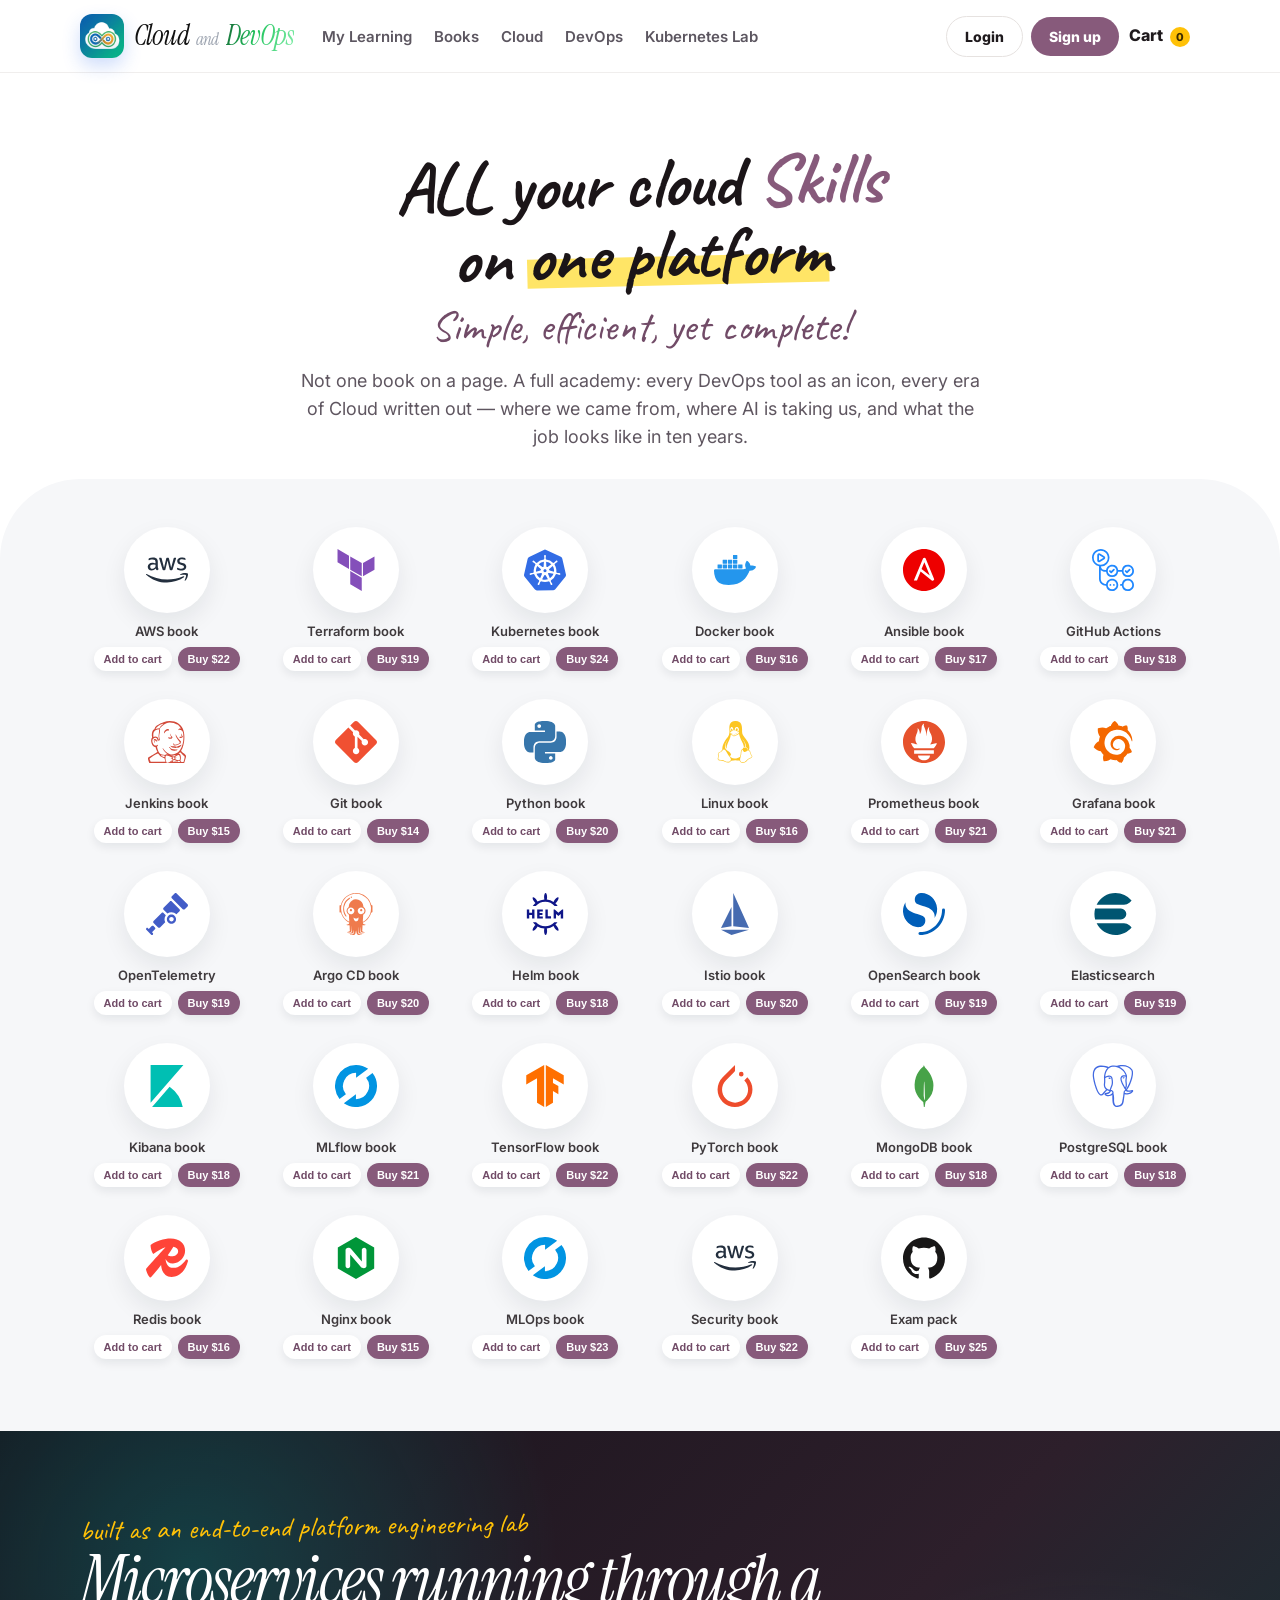
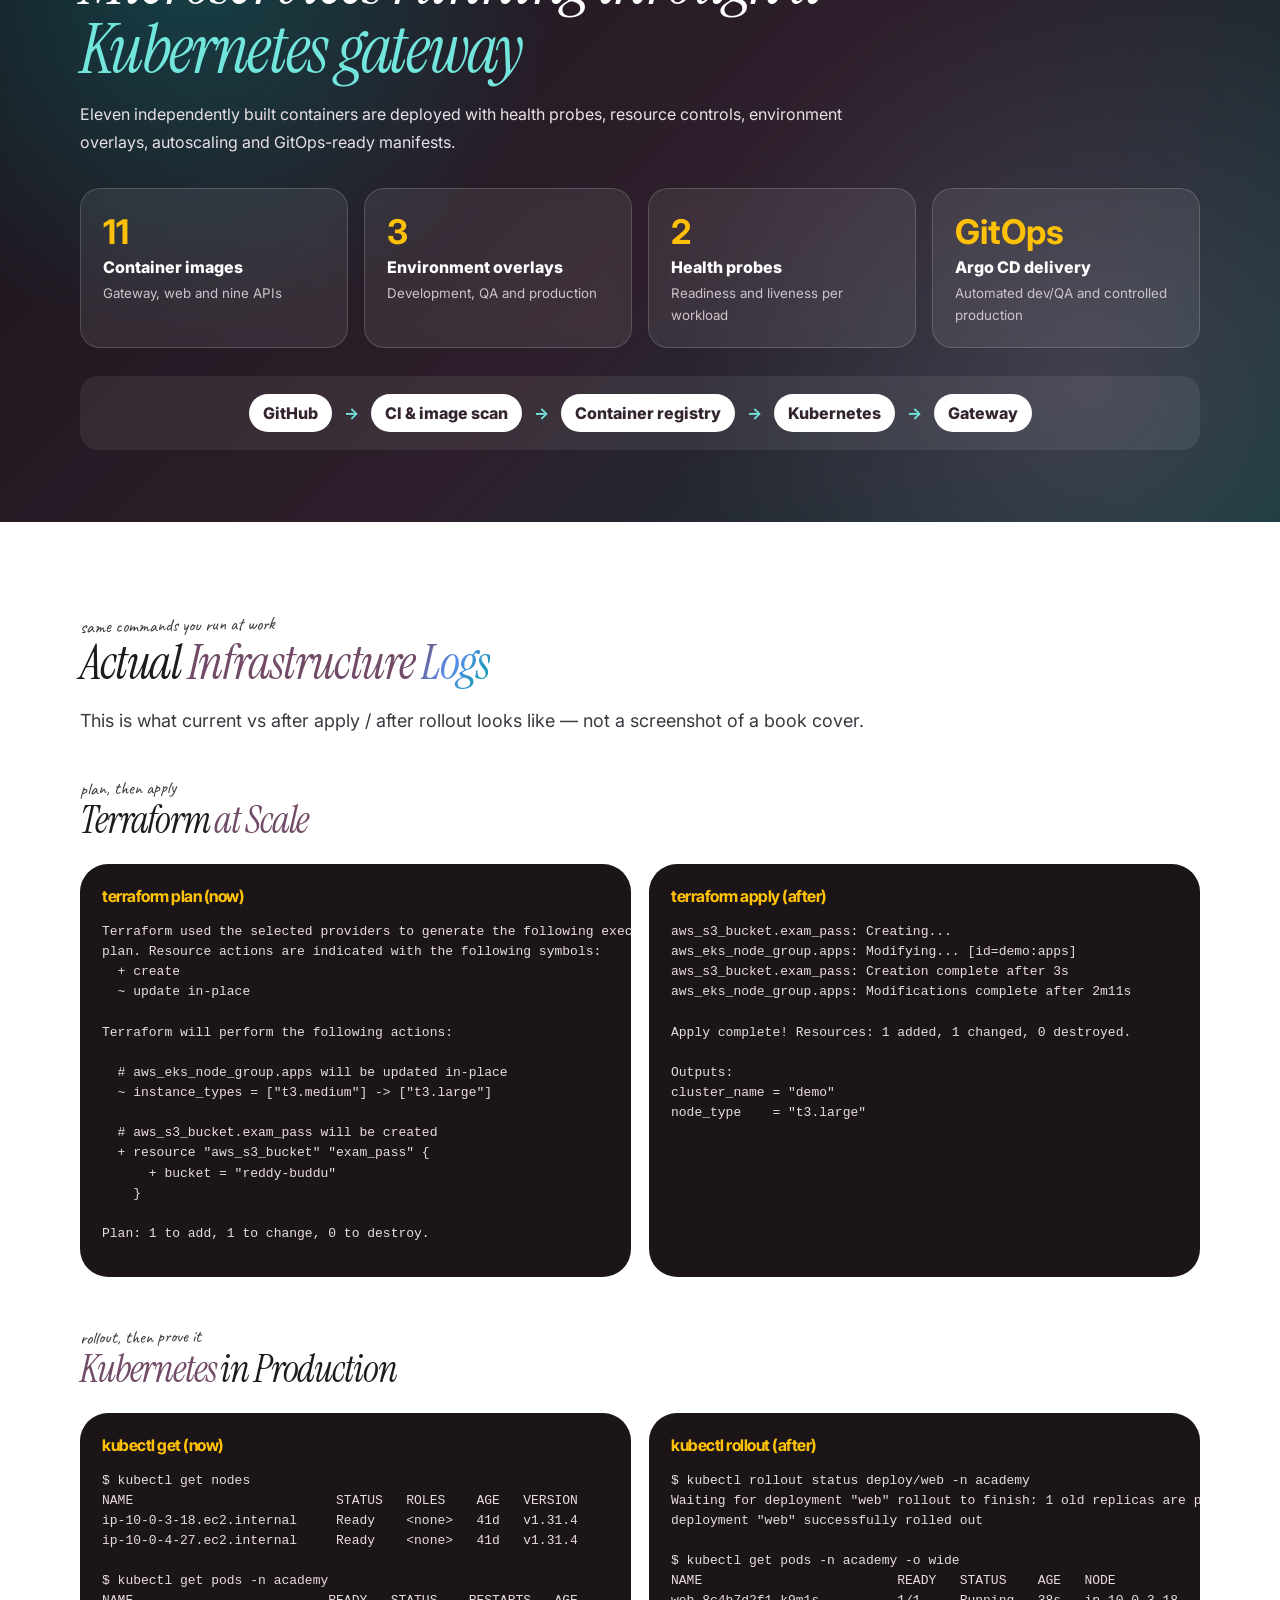
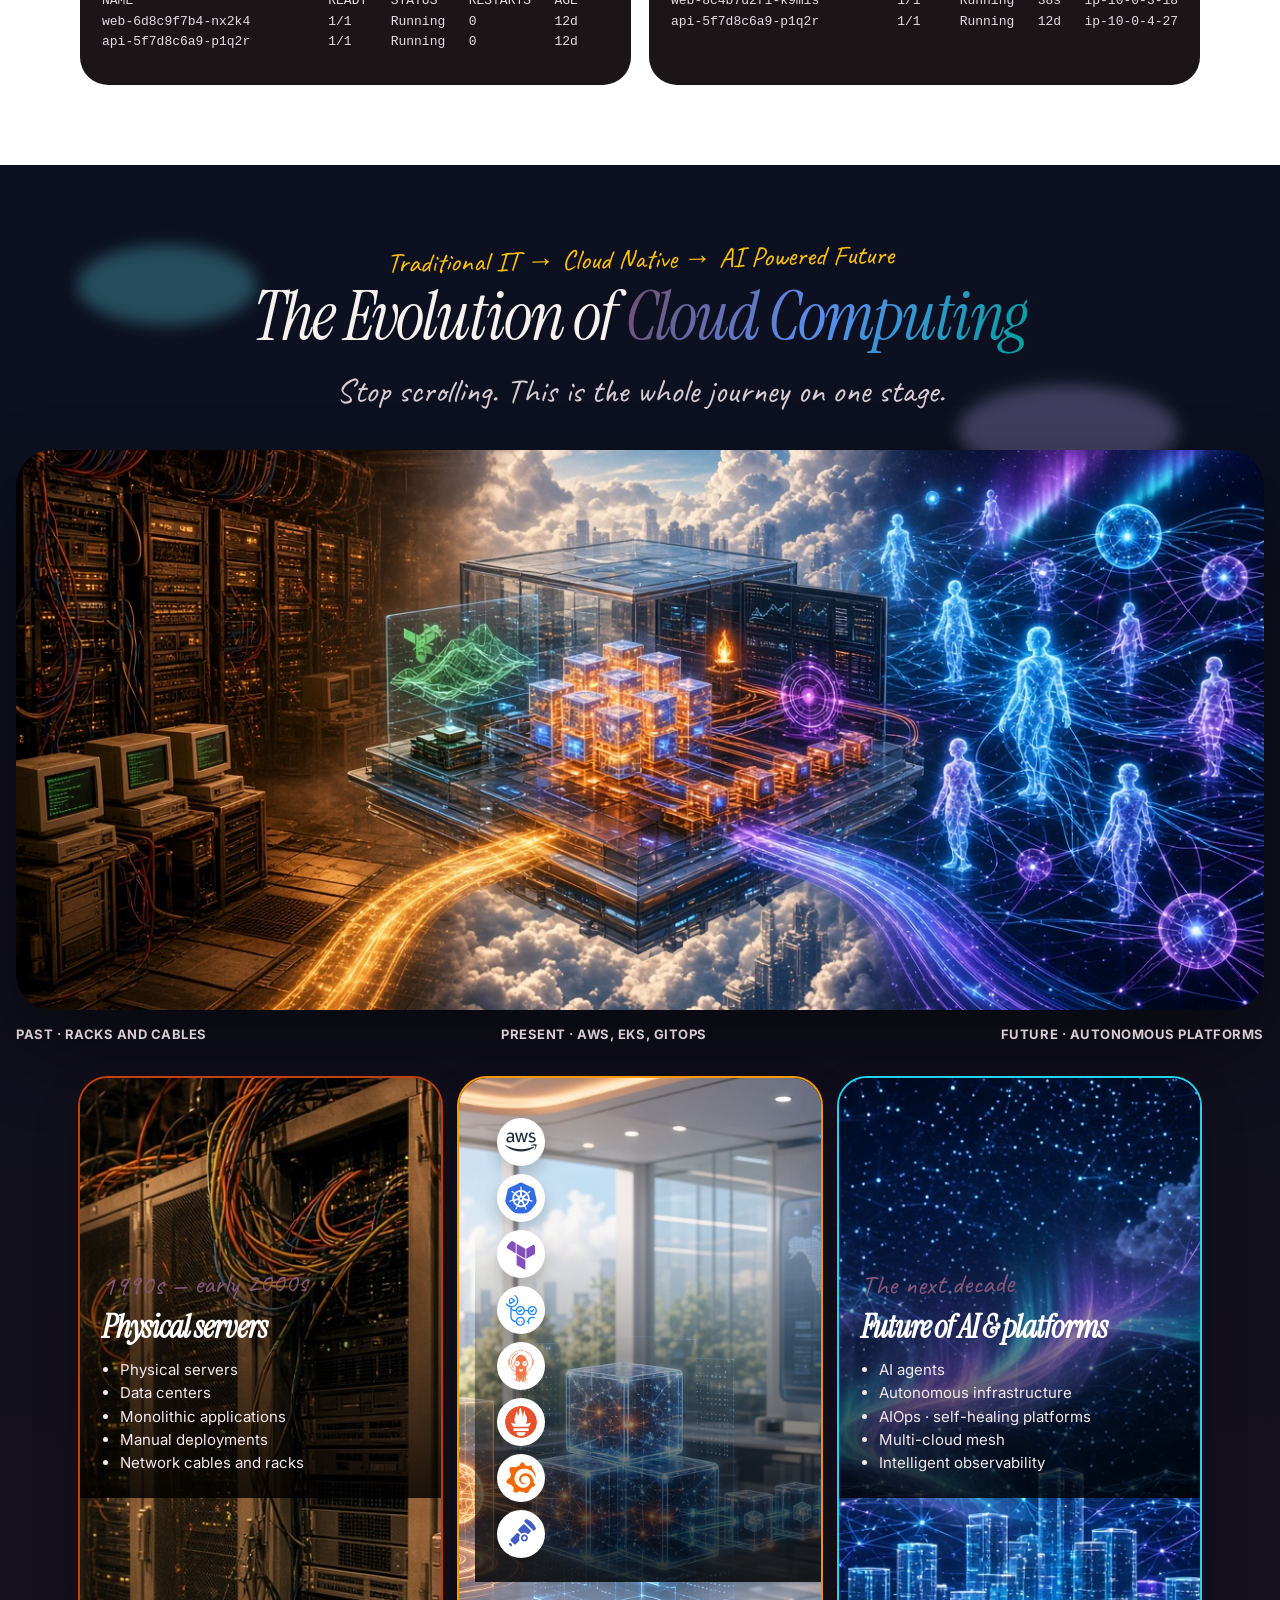
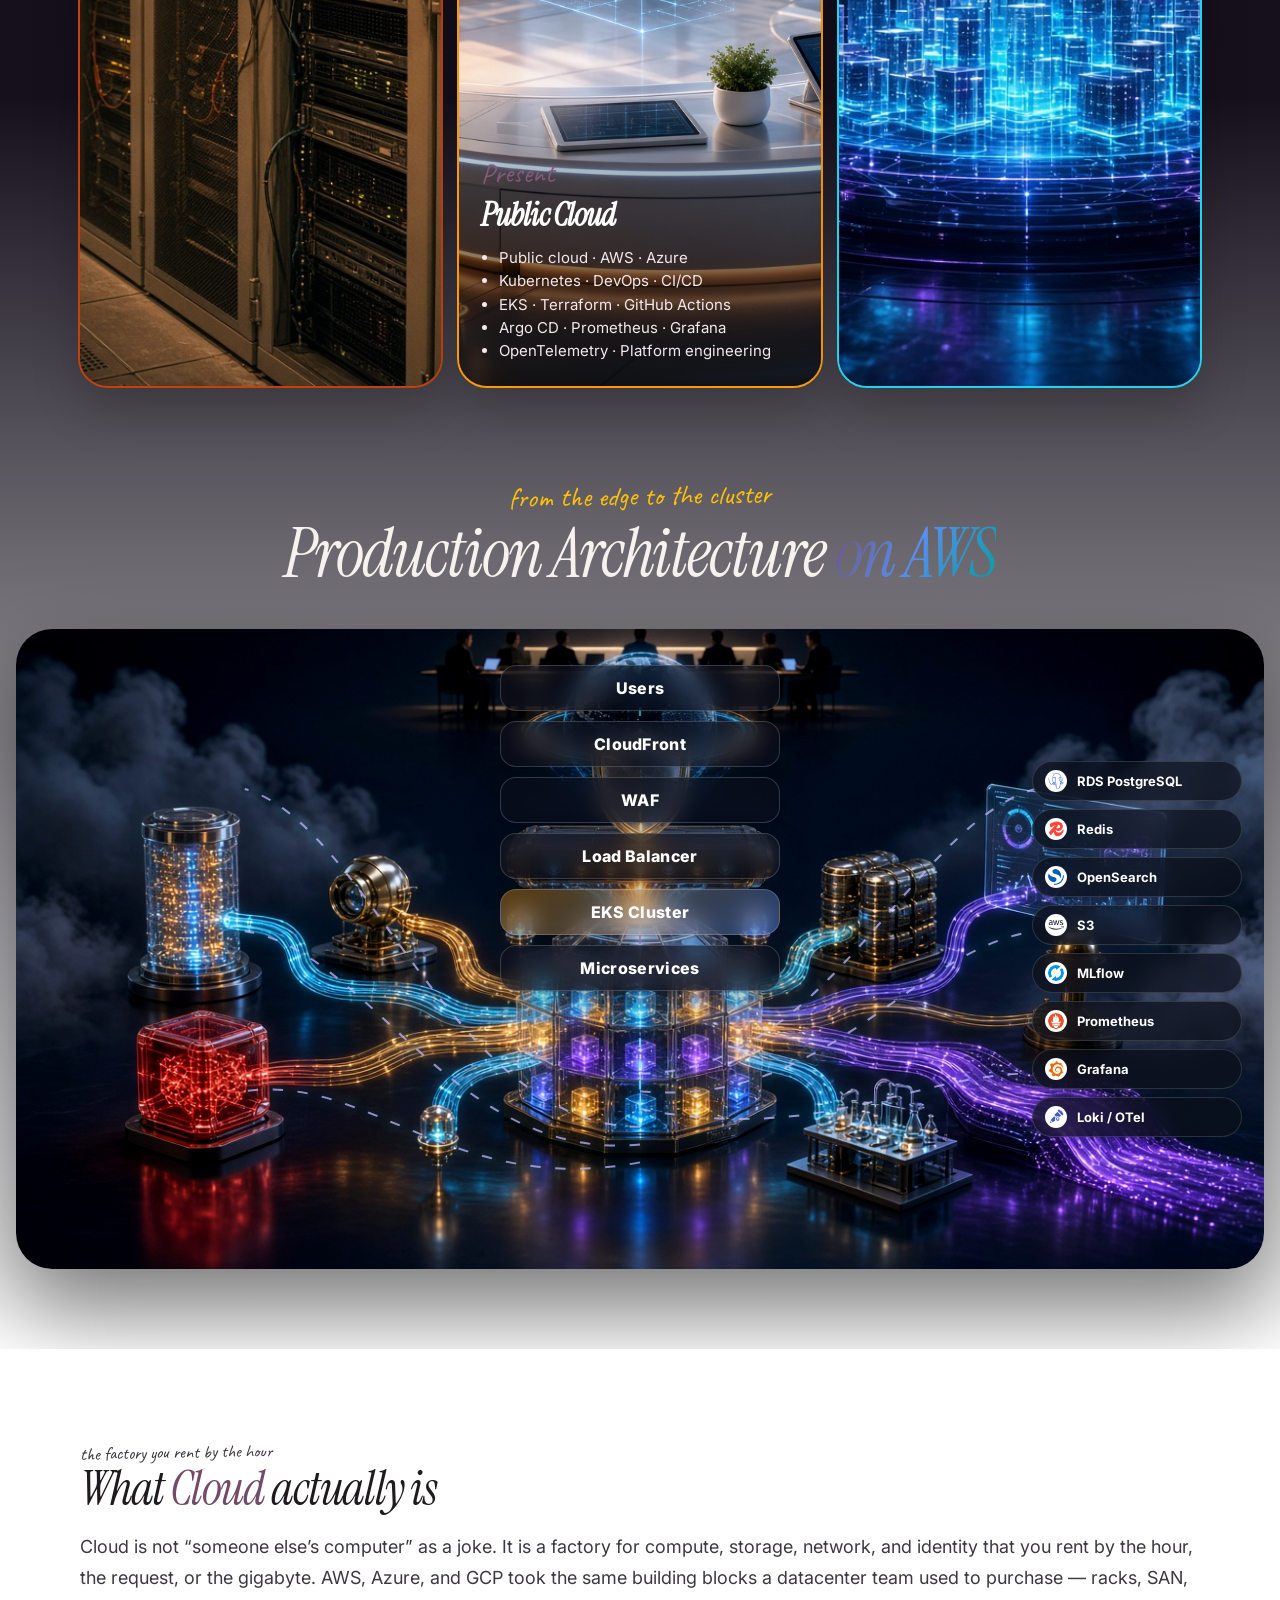
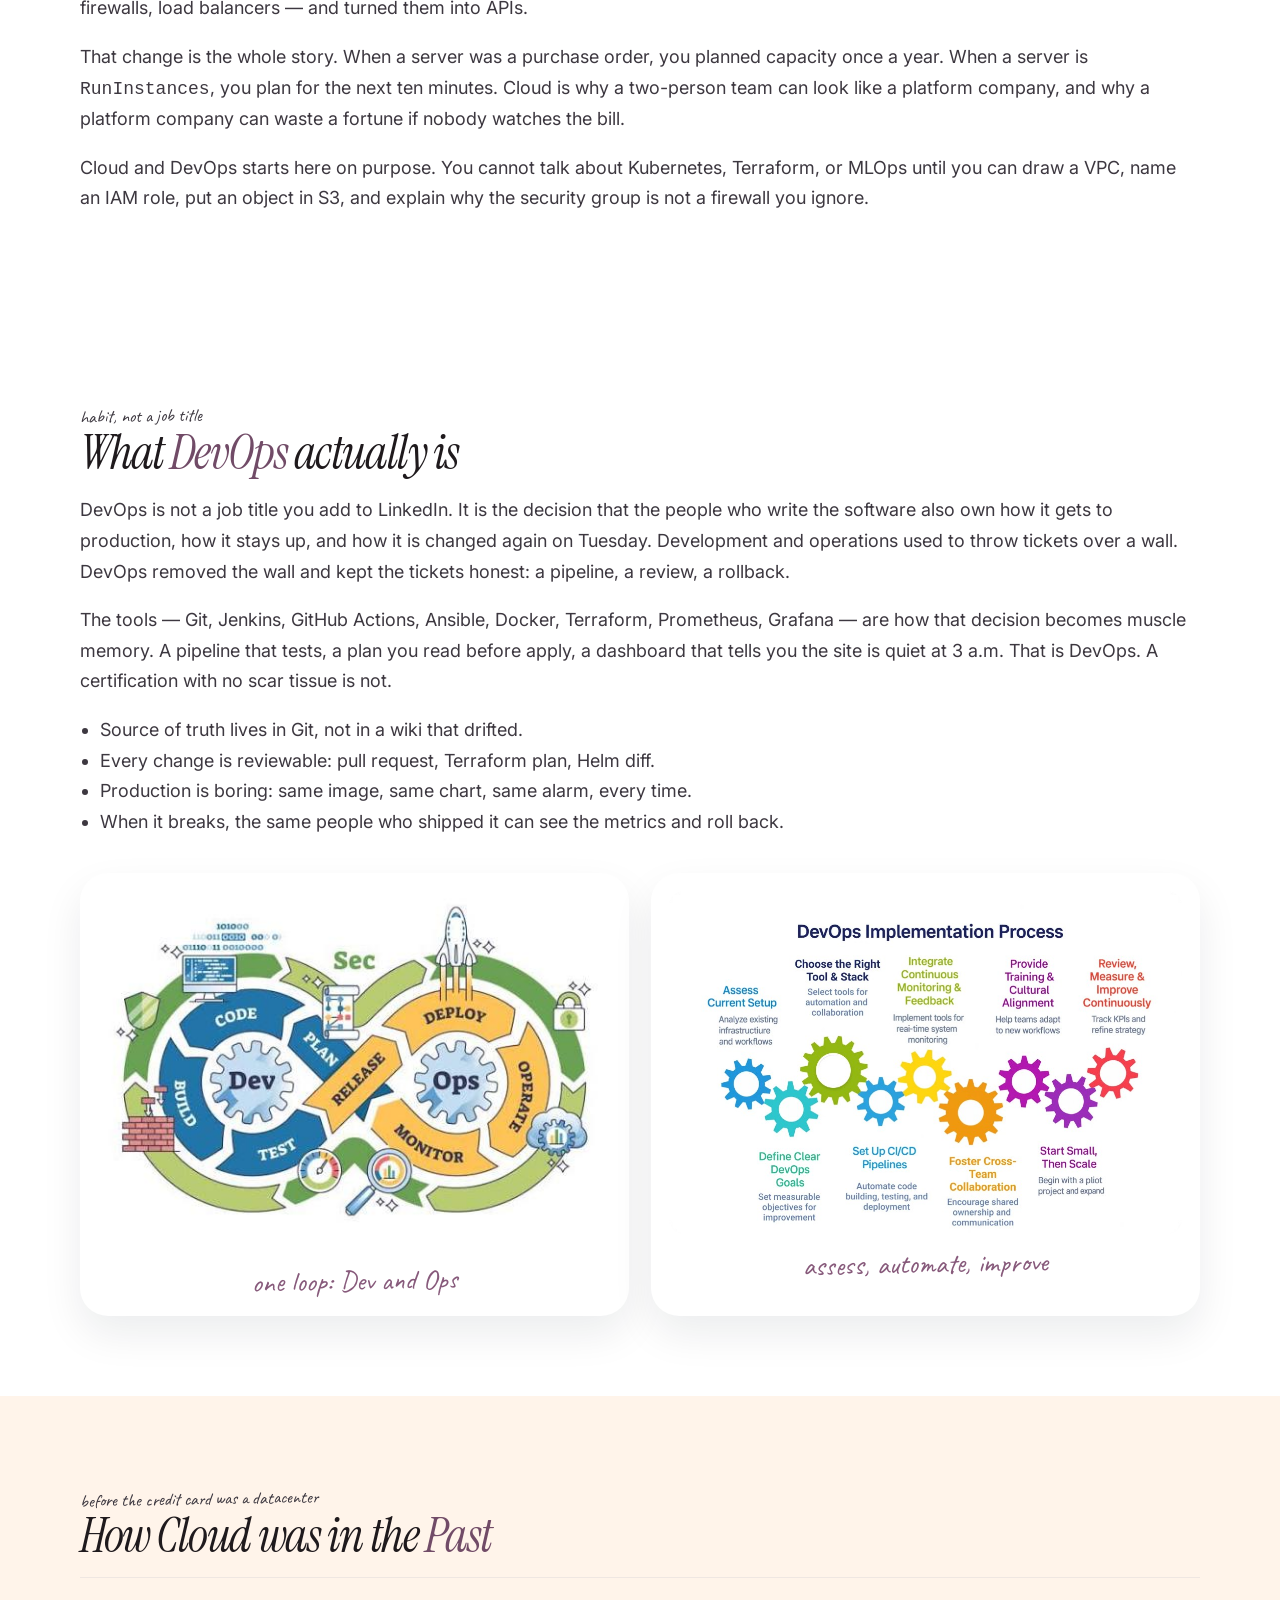
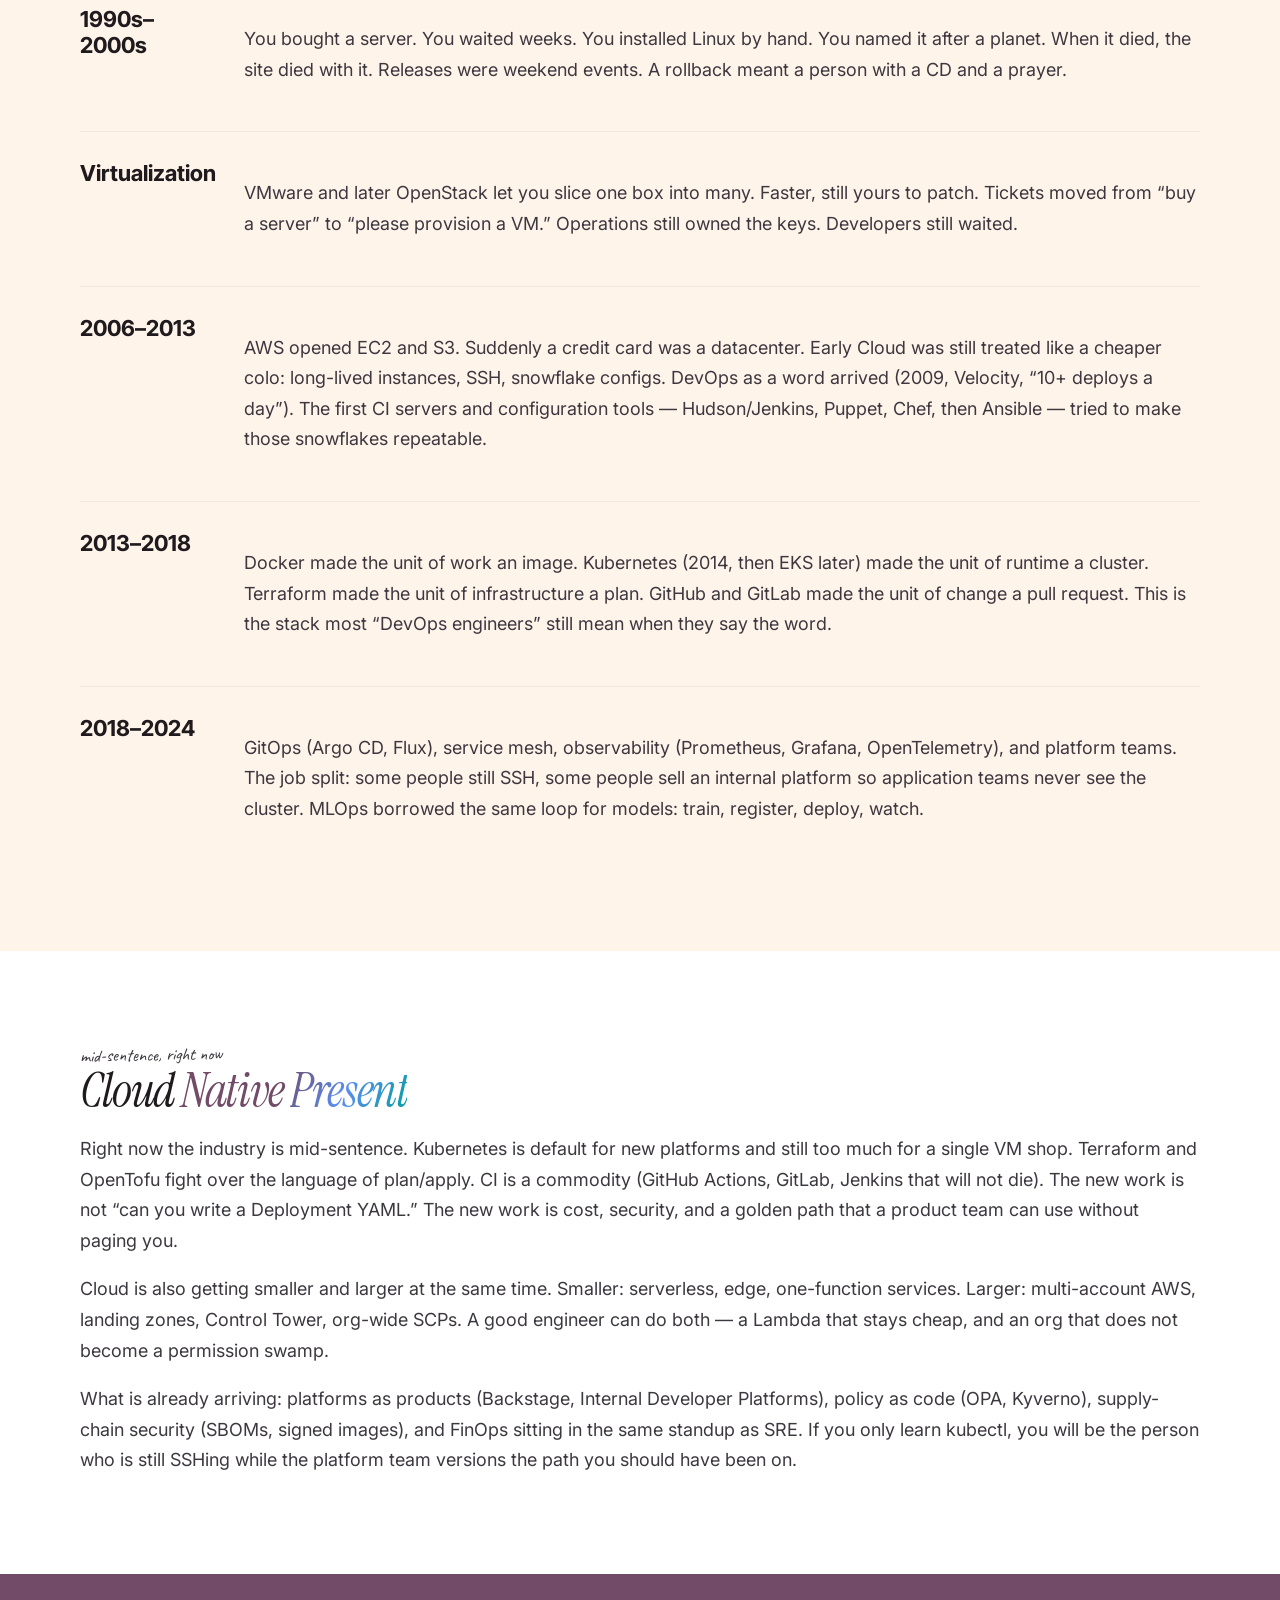
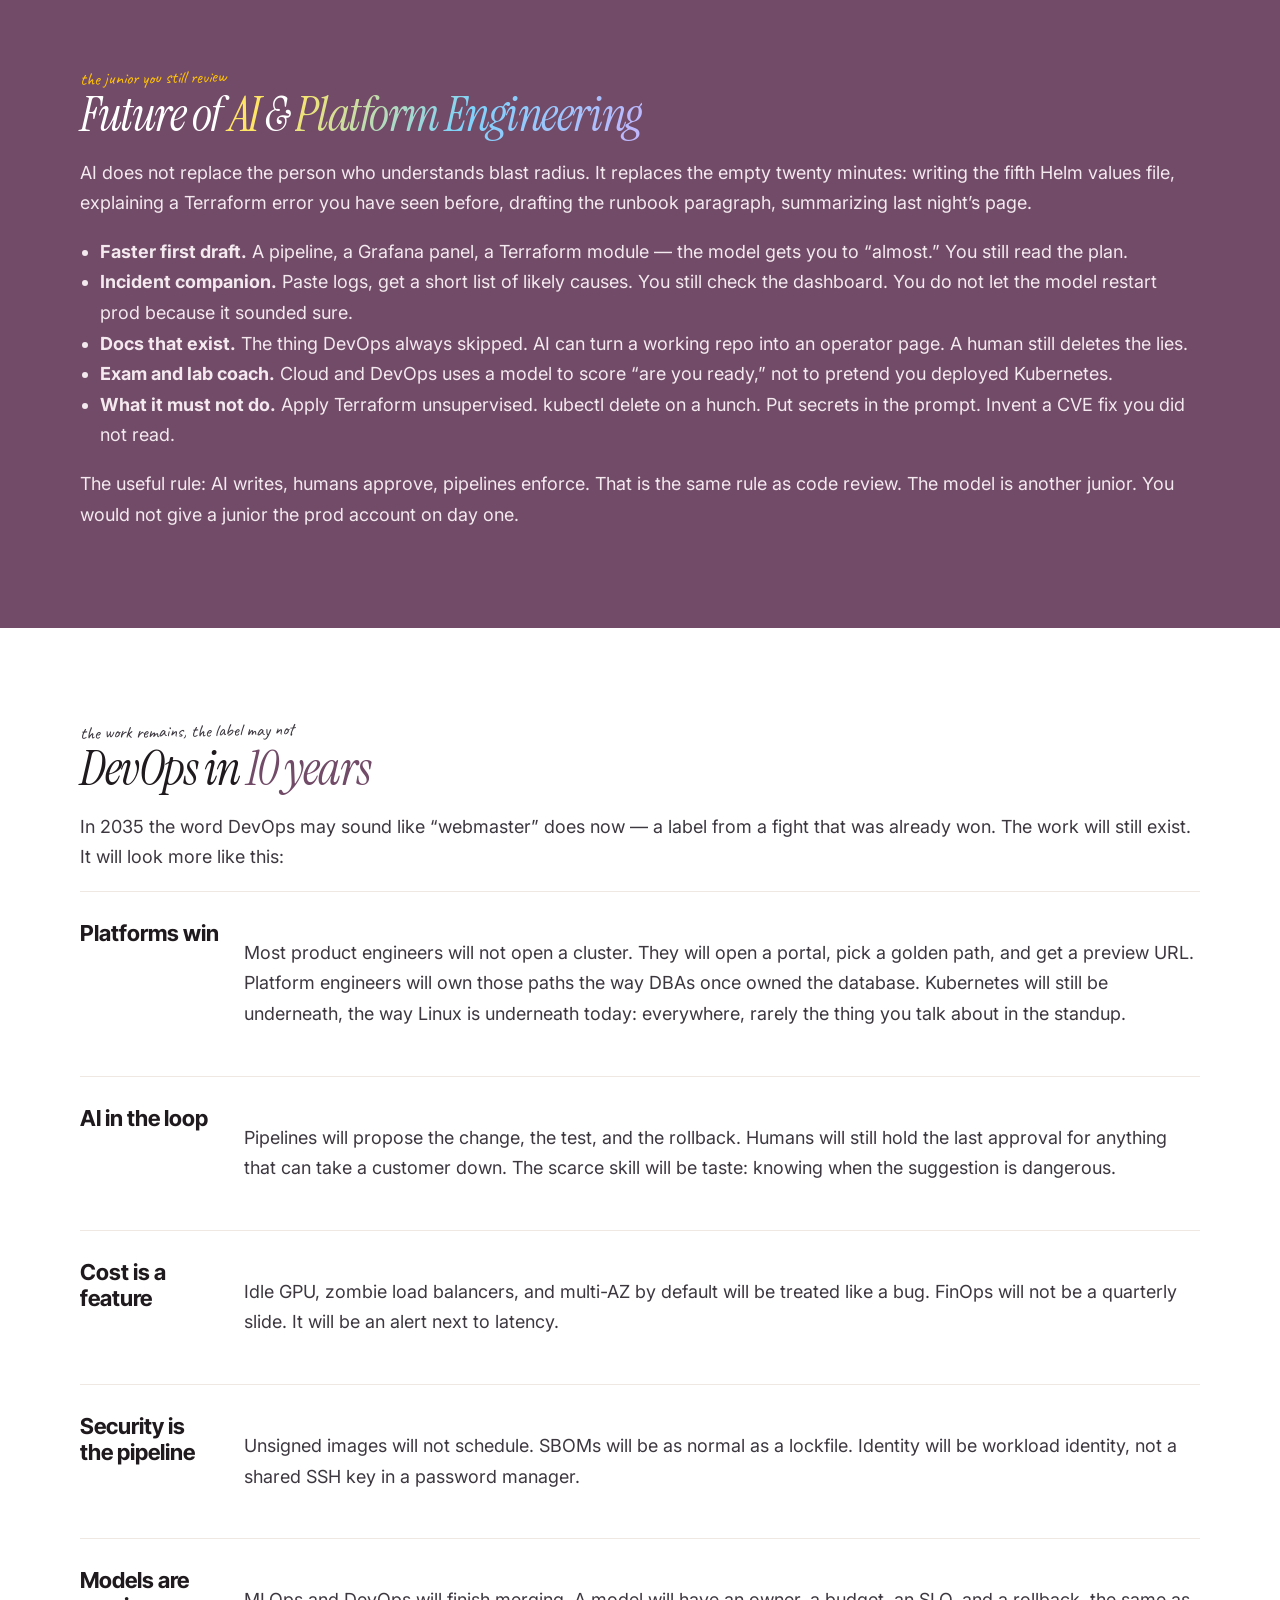
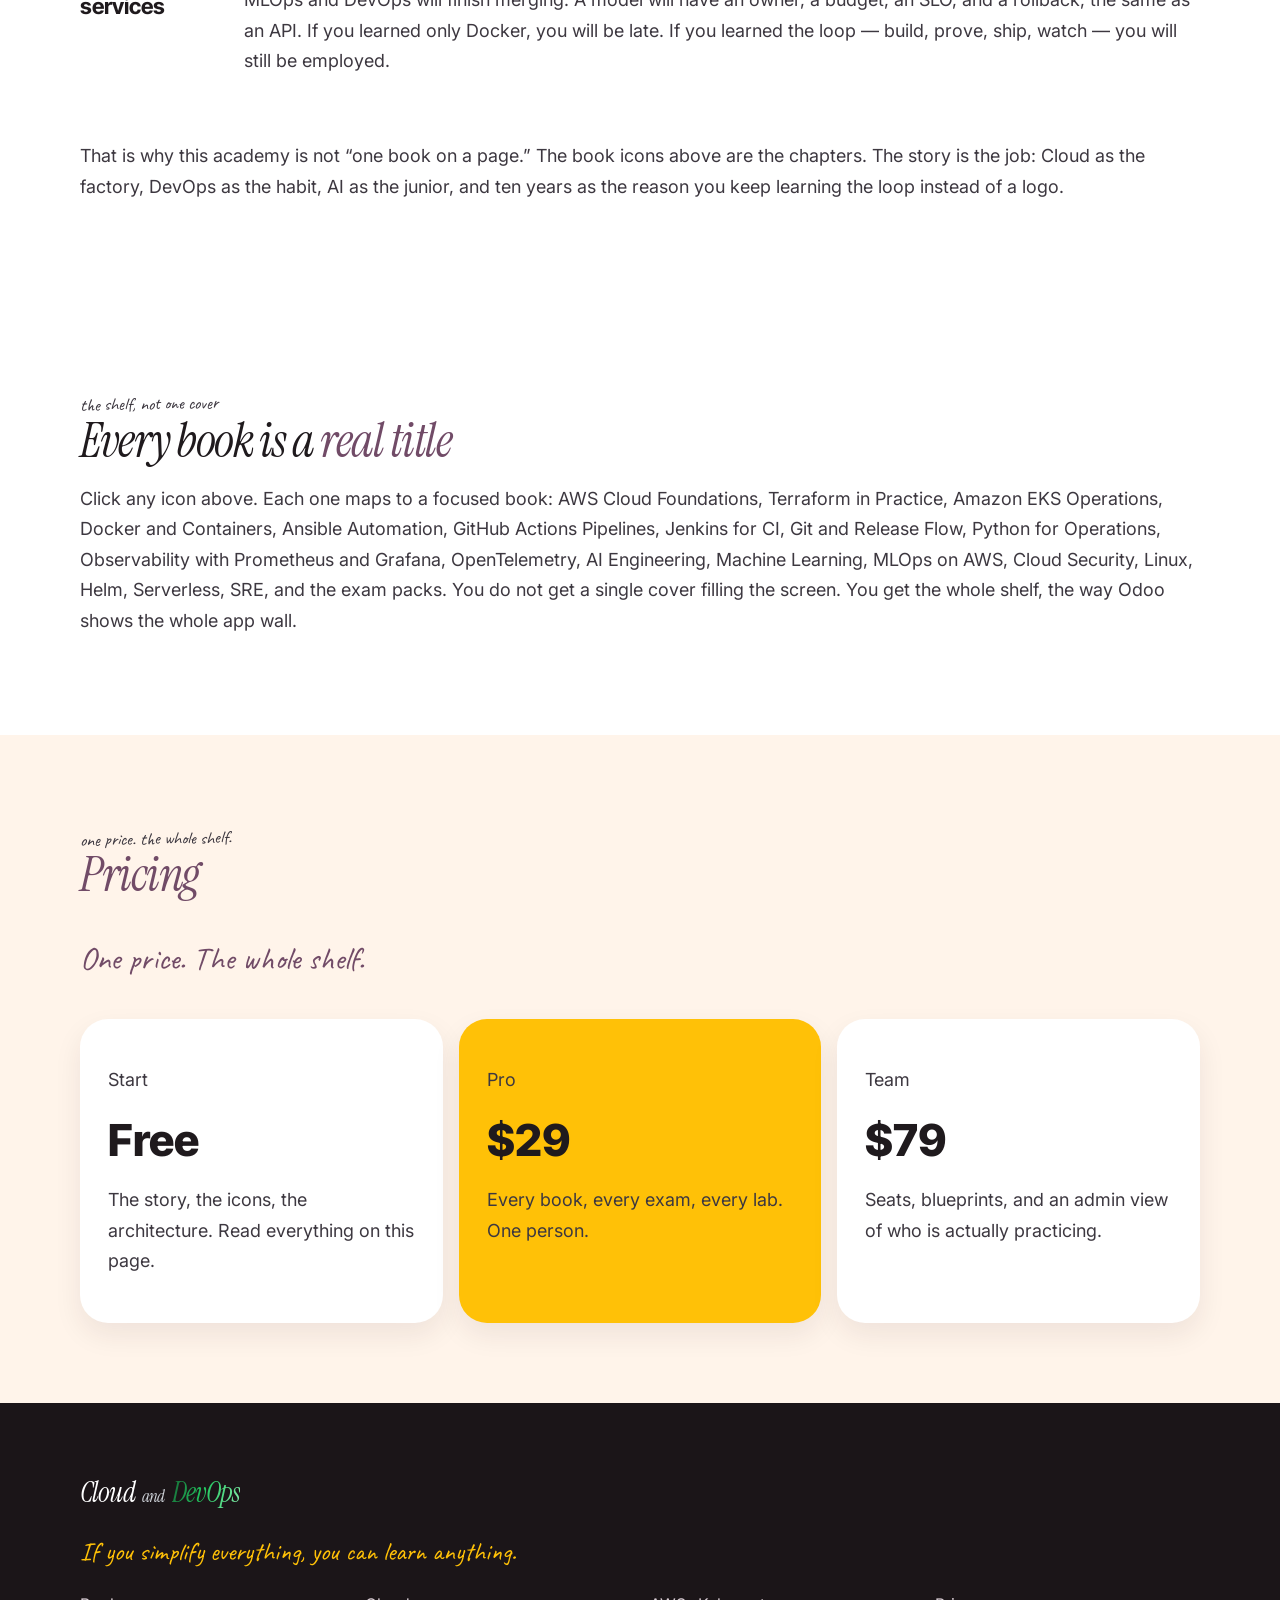
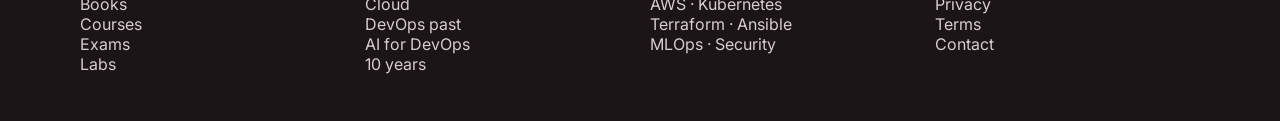
==== services/web/public/index.html @ c1ddc37d "Migrate CloudOps microservices platform" ====
<!doctype html>
<html lang="en">
<head>
  <meta charset="utf-8">
  <meta name="viewport" content="width=device-width, initial-scale=1">
  <title>Cloud and DevOps — Cloud, DevOps, AI, and the next ten years</title>
  <link rel="preconnect" href="https://fonts.googleapis.com">
  <link rel="preconnect" href="https://fonts.gstatic.com" crossorigin>
  <link href="https://fonts.googleapis.com/css2?family=Caveat:wght@600;700&family=Instrument+Serif:ital@0;1&family=Kalam:wght@700&family=Inter+Tight:wght@700;800&family=Inter:wght@400;600;700&display=swap" rel="stylesheet">
  <link rel="stylesheet" href="assets/app.css">
</head>
<body>
    <header class="nav">
    <div class="wrap nav-in">
      <a class="logo" href="#top"><img class="brand" src="logos/brand-logo.jpg" alt=""><span class="wordmark"><i>Cloud</i> <b>and</b> <em>DevOps</em></span></a>
      <nav class="links">
        <a href="learning.html">My Learning</a>
        <a href="#apps">Books</a>
        <a href="#evolution">Cloud</a>
        <a href="#devops">DevOps</a>
        <a href="#platform">Kubernetes Lab</a>
      </nav>
      <div class="nav-actions">
        <span id="auth-slot"></span>
        <a class="cart-link" href="cart.html">Cart <span id="cart-count">0</span></a>
      </div>
    </div>
  </header>

  <section id="top" class="wrap hero">
    <h1 class="hero-hand">ALL your cloud <em>Skills</em><br>on <span class="mark-sun">one platform</span></h1>
    <p class="hand hero-sub">Simple, efficient, yet complete!</p>
    <p class="lead">Not one book on a page. A full academy: every DevOps tool as an icon, every era of Cloud written out — where we came from, where AI is taking us, and what the job looks like in ten years.</p>
  </section>

  <section id="apps" class="apps">
    <div class="wrap">
      <div class="wall" id="book-wall"></div>
    </div>
  </section>

  <section id="platform" class="platform-proof">
    <div class="wrap">
      <p class="kicker light">built as an end-to-end platform engineering lab</p>
      <h2 class="display">Microservices running through a <em>Kubernetes gateway</em></h2>
      <p class="platform-lead">Eleven independently built containers are deployed with health probes, resource controls, environment overlays, autoscaling and GitOps-ready manifests.</p>
      <div class="platform-grid">
        <article><strong>11</strong><span>Container images</span><small>Gateway, web and nine APIs</small></article>
        <article><strong>3</strong><span>Environment overlays</span><small>Development, QA and production</small></article>
        <article><strong>2</strong><span>Health probes</span><small>Readiness and liveness per workload</small></article>
        <article><strong>GitOps</strong><span>Argo CD delivery</span><small>Automated dev/QA and controlled production</small></article>
      </div>
      <div class="platform-flow" aria-label="Deployment workflow">
        <span>GitHub</span><b>→</b><span>CI &amp; image scan</span><b>→</b><span>Container registry</span><b>→</b><span>Kubernetes</span><b>→</b><span>Gateway</span>
      </div>
    </div>
  </section>

  <section id="logs" class="story wrap">
    <p class="kicker">same commands you run at work</p>
    <h2 class="display">Actual <em>Infrastructure</em> <span class="grad">Logs</span></h2>
    <p>This is what current vs after apply / after rollout looks like — not a screenshot of a book cover.</p>
    <p class="kicker" style="margin-top:28px">plan, then apply</p>
    <h3 class="display sm">Terraform <em>at Scale</em></h3>
    <div class="log-grid">
      <div class="log">
        <h3>terraform plan (now)</h3>
<pre>Terraform used the selected providers to generate the following execution
plan. Resource actions are indicated with the following symbols:
  + create
  ~ update in-place

Terraform will perform the following actions:

  # aws_eks_node_group.apps will be updated in-place
  ~ instance_types = ["t3.medium"] -> ["t3.large"]

  # aws_s3_bucket.exam_pass will be created
  + resource "aws_s3_bucket" "exam_pass" {
      + bucket = "reddy-buddu"
    }

Plan: 1 to add, 1 to change, 0 to destroy.</pre>
      </div>
      <div class="log">
        <h3>terraform apply (after)</h3>
<pre>aws_s3_bucket.exam_pass: Creating...
aws_eks_node_group.apps: Modifying... [id=demo:apps]
aws_s3_bucket.exam_pass: Creation complete after 3s
aws_eks_node_group.apps: Modifications complete after 2m11s

Apply complete! Resources: 1 added, 1 changed, 0 destroyed.

Outputs:
cluster_name = "demo"
node_type    = "t3.large"</pre>
      </div>
    </div>
    <p class="kicker" style="margin-top:36px">rollout, then prove it</p>
    <h3 class="display sm"><em>Kubernetes</em> in Production</h3>
    <div class="log-grid">
      <div class="log">
        <h3>kubectl get (now)</h3>
<pre>$ kubectl get nodes
NAME                          STATUS   ROLES    AGE   VERSION
ip-10-0-3-18.ec2.internal     Ready    &lt;none&gt;   41d   v1.31.4
ip-10-0-4-27.ec2.internal     Ready    &lt;none&gt;   41d   v1.31.4

$ kubectl get pods -n academy
NAME                         READY   STATUS    RESTARTS   AGE
web-6d8c9f7b4-nx2k4          1/1     Running   0          12d
api-5f7d8c6a9-p1q2r          1/1     Running   0          12d</pre>
      </div>
      <div class="log">
        <h3>kubectl rollout (after)</h3>
<pre>$ kubectl rollout status deploy/web -n academy
Waiting for deployment "web" rollout to finish: 1 old replicas are pending termination...
deployment "web" successfully rolled out

$ kubectl get pods -n academy -o wide
NAME                         READY   STATUS    AGE   NODE
web-8c4b7d2f1-k9m1s          1/1     Running   38s   ip-10-0-3-18
api-5f7d8c6a9-p1q2r          1/1     Running   12d   ip-10-0-4-27</pre>
      </div>
    </div>
  </section>

  <section id="evolution" class="evo">
    <span class="cloud-orb o1" aria-hidden="true"></span>
    <span class="cloud-orb o2" aria-hidden="true"></span>
    <span class="cloud-orb o3" aria-hidden="true"></span>
    <div class="wrap evo-head">
      <p class="kicker">Traditional IT → Cloud Native → AI Powered Future</p>
      <h2 class="display">The Evolution of <span class="grad">Cloud Computing</span></h2>
      <p class="hand evo-note">Stop scrolling. This is the whole journey on one stage.</p>
    </div>
    <figure class="pano">
      <img src="art/cloud-evolution-journey.jpg" alt="Traditional datacenter evolving into cloud native platforms and an AI-powered future">
      <figcaption>
        <span>Past · racks and cables</span>
        <span>Present · AWS, EKS, GitOps</span>
        <span>Future · autonomous platforms</span>
      </figcaption>
    </figure>
    <div class="wrap era-grid">
      <article class="era-card past">
        <img src="art/legacy-datacenter.jpg" alt="Legacy datacenter aisle with server racks and network cables">
        <div>
          <p class="kicker">1990s — early 2000s</p>
          <h3>Physical <em>servers</em></h3>
          <ul>
            <li>Physical servers</li>
            <li>Data centers</li>
            <li>Monolithic applications</li>
            <li>Manual deployments</li>
            <li>Network cables and racks</li>
          </ul>
        </div>
      </article>
      <article class="era-card now">
        <img src="art/present-cloud-native.jpg" alt="Present cloud native AWS EKS and GitOps">
        <div class="now-logos">
          <img src="logos/amazonwebservices.svg" alt="AWS">
          <img src="logos/kubernetes.svg" alt="Kubernetes">
          <img src="logos/terraform.svg" alt="Terraform">
          <img src="logos/githubactions.svg" alt="GitHub Actions">
          <img src="logos/argo.svg" alt="Argo CD">
          <img src="logos/prometheus.svg" alt="Prometheus">
          <img src="logos/grafana.svg" alt="Grafana">
          <img src="logos/opentelemetry.svg" alt="OpenTelemetry">
        </div>
        <div>
          <p class="kicker">Present</p>
          <h3>Public <em>Cloud</em></h3>
          <ul>
            <li>Public cloud · AWS · Azure</li>
            <li>Kubernetes · DevOps · CI/CD</li>
            <li>EKS · Terraform · GitHub Actions</li>
            <li>Argo CD · Prometheus · Grafana</li>
            <li>OpenTelemetry · Platform engineering</li>
          </ul>
        </div>
      </article>
      <article class="era-card next">
        <img src="art/ai-future-platform.jpg" alt="AI agents and autonomous infrastructure">
        <div>
          <p class="kicker">The next decade</p>
          <h3>Future of <em>AI</em> &amp; platforms</h3>
          <ul>
            <li>AI agents</li>
            <li>Autonomous infrastructure</li>
            <li>AIOps · self-healing platforms</li>
            <li>Multi-cloud mesh</li>
            <li>Intelligent observability</li>
          </ul>
        </div>
      </article>
    </div>
    <div class="wrap evo-head" id="architecture">
      <p class="kicker">from the edge to the cluster</p>
      <h2 class="display">Production <em>Architecture</em> <span class="grad">on AWS</span></h2>
    </div>
    <div class="arch">
      <img class="arch-bg" src="art/cloud-architecture-stage.jpg" alt="Photoreal AWS production architecture from users to EKS and data plane">
      <svg class="arch-flow" viewBox="0 0 1200 720" preserveAspectRatio="none" aria-hidden="true">
        <path class="pulse" d="M600 40 C600 90,600 90,600 140"/>
        <path class="pulse d2" d="M600 180 C600 230,600 230,600 280"/>
        <path class="pulse d3" d="M600 320 C600 370,600 370,600 420"/>
        <path class="pulse" d="M600 460 C600 510,600 510,600 560"/>
        <path class="pulse side" d="M600 500 C780 500,860 220,980 180"/>
        <path class="pulse side d2" d="M600 520 C780 540,860 360,980 340"/>
        <path class="pulse side d3" d="M600 540 C780 580,860 500,980 500"/>
        <path class="pulse side" d="M600 560 C420 560,340 220,220 180"/>
        <path class="pulse side d2" d="M600 580 C420 600,340 360,220 340"/>
        <path class="pulse side d3" d="M600 600 C420 640,340 500,220 520"/>
      </svg>
      <div class="stack">
        <div class="glass">Users</div>
        <div class="glass">CloudFront</div>
        <div class="glass">WAF</div>
        <div class="glass">Load Balancer</div>
        <div class="glass accent">EKS Cluster</div>
        <div class="glass">Microservices</div>
      </div>
      <aside class="deps">
        <div><img src="logos/postgresql.svg" alt=""> RDS PostgreSQL</div>
        <div><img src="logos/redis.svg" alt=""> Redis</div>
        <div><img src="logos/opensearch.svg" alt=""> OpenSearch</div>
        <div><img src="logos/amazonwebservices.svg" alt=""> S3</div>
        <div><img src="logos/mlflow.svg" alt=""> MLflow</div>
        <div><img src="logos/prometheus.svg" alt=""> Prometheus</div>
        <div><img src="logos/grafana.svg" alt=""> Grafana</div>
        <div><img src="logos/opentelemetry.svg" alt=""> Loki / OTel</div>
      </aside>
    </div>
  </section>

  <section id="cloud" class="story wrap">
    <p class="kicker">the factory you rent by the hour</p>
    <h2 class="display">What <em>Cloud</em> actually is</h2>
    <p>Cloud is not “someone else’s computer” as a joke. It is a factory for compute, storage, network, and identity that you rent by the hour, the request, or the gigabyte. AWS, Azure, and GCP took the same building blocks a datacenter team used to purchase — racks, SAN, firewalls, load balancers — and turned them into APIs.</p>
    <p>That change is the whole story. When a server was a purchase order, you planned capacity once a year. When a server is <code>RunInstances</code>, you plan for the next ten minutes. Cloud is why a two-person team can look like a platform company, and why a platform company can waste a fortune if nobody watches the bill.</p>
    <p>Cloud and DevOps starts here on purpose. You cannot talk about Kubernetes, Terraform, or MLOps until you can draw a VPC, name an IAM role, put an object in S3, and explain why the security group is not a firewall you ignore.</p>
  </section>

  <section id="devops" class="story wrap">
    <p class="kicker">habit, not a job title</p>
    <h2 class="display">What <em>DevOps</em> actually is</h2>
    <p>DevOps is not a job title you add to LinkedIn. It is the decision that the people who write the software also own how it gets to production, how it stays up, and how it is changed again on Tuesday. Development and operations used to throw tickets over a wall. DevOps removed the wall and kept the tickets honest: a pipeline, a review, a rollback.</p>
    <p>The tools — Git, Jenkins, GitHub Actions, Ansible, Docker, Terraform, Prometheus, Grafana — are how that decision becomes muscle memory. A pipeline that tests, a plan you read before apply, a dashboard that tells you the site is quiet at 3 a.m. That is DevOps. A certification with no scar tissue is not.</p>
    <ul>
      <li>Source of truth lives in Git, not in a wiki that drifted.</li>
      <li>Every change is reviewable: pull request, Terraform plan, Helm diff.</li>
      <li>Production is boring: same image, same chart, same alarm, every time.</li>
      <li>When it breaks, the same people who shipped it can see the metrics and roll back.</li>
    </ul>
    <div class="logo-stage">
      <figure>
        <img src="art/devops-infinity.png" alt="Dev and Ops infinity loop from code to operate">
        <figcaption class="kicker">one loop: Dev and Ops</figcaption>
      </figure>
      <figure>
        <img src="art/devops-implementation.png" alt="DevOps implementation process with connected gears">
        <figcaption class="kicker">assess, automate, improve</figcaption>
      </figure>
    </div>
  </section>

  <section id="past" class="story band">
    <div class="wrap">
      <p class="kicker">before the credit card was a datacenter</p>
      <h2 class="display">How Cloud was in the <em>Past</em></h2>
      <div class="era"><strong>1990s–2000s</strong><div><p>You bought a server. You waited weeks. You installed Linux by hand. You named it after a planet. When it died, the site died with it. Releases were weekend events. A rollback meant a person with a CD and a prayer.</p></div></div>
      <div class="era"><strong>Virtualization</strong><div><p>VMware and later OpenStack let you slice one box into many. Faster, still yours to patch. Tickets moved from “buy a server” to “please provision a VM.” Operations still owned the keys. Developers still waited.</p></div></div>
      <div class="era"><strong>2006–2013</strong><div><p>AWS opened EC2 and S3. Suddenly a credit card was a datacenter. Early Cloud was still treated like a cheaper colo: long-lived instances, SSH, snowflake configs. DevOps as a word arrived (2009, Velocity, “10+ deploys a day”). The first CI servers and configuration tools — Hudson/Jenkins, Puppet, Chef, then Ansible — tried to make those snowflakes repeatable.</p></div></div>
      <div class="era"><strong>2013–2018</strong><div><p>Docker made the unit of work an image. Kubernetes (2014, then EKS later) made the unit of runtime a cluster. Terraform made the unit of infrastructure a plan. GitHub and GitLab made the unit of change a pull request. This is the stack most “DevOps engineers” still mean when they say the word.</p></div></div>
      <div class="era"><strong>2018–2024</strong><div><p>GitOps (Argo CD, Flux), service mesh, observability (Prometheus, Grafana, OpenTelemetry), and platform teams. The job split: some people still SSH, some people sell an internal platform so application teams never see the cluster. MLOps borrowed the same loop for models: train, register, deploy, watch.</p></div></div>
    </div>
  </section>

  <section id="future" class="story wrap">
    <p class="kicker">mid-sentence, right now</p>
    <h2 class="display">Cloud <em>Native</em> <span class="grad">Present</span></h2>
    <p>Right now the industry is mid-sentence. Kubernetes is default for new platforms and still too much for a single VM shop. Terraform and OpenTofu fight over the language of plan/apply. CI is a commodity (GitHub Actions, GitLab, Jenkins that will not die). The new work is not “can you write a Deployment YAML.” The new work is cost, security, and a golden path that a product team can use without paging you.</p>
    <p>Cloud is also getting smaller and larger at the same time. Smaller: serverless, edge, one-function services. Larger: multi-account AWS, landing zones, Control Tower, org-wide SCPs. A good engineer can do both — a Lambda that stays cheap, and an org that does not become a permission swamp.</p>
    <p>What is already arriving: platforms as products (Backstage, Internal Developer Platforms), policy as code (OPA, Kyverno), supply-chain security (SBOMs, signed images), and FinOps sitting in the same standup as SRE. If you only learn kubectl, you will be the person who is still SSHing while the platform team versions the path you should have been on.</p>
  </section>

  <section id="ai" class="story band-plum">
    <div class="wrap">
      <p class="kicker light">the junior you still review</p>
      <h2 class="display">Future of <em>AI</em> &amp; <span class="grad light">Platform Engineering</span></h2>
      <p>AI does not replace the person who understands blast radius. It replaces the empty twenty minutes: writing the fifth Helm values file, explaining a Terraform error you have seen before, drafting the runbook paragraph, summarizing last night’s page.</p>
      <ul>
        <li><b>Faster first draft.</b> A pipeline, a Grafana panel, a Terraform module — the model gets you to “almost.” You still read the plan.</li>
        <li><b>Incident companion.</b> Paste logs, get a short list of likely causes. You still check the dashboard. You do not let the model restart prod because it sounded sure.</li>
        <li><b>Docs that exist.</b> The thing DevOps always skipped. AI can turn a working repo into an operator page. A human still deletes the lies.</li>
        <li><b>Exam and lab coach.</b> Cloud and DevOps uses a model to score “are you ready,” not to pretend you deployed Kubernetes.</li>
        <li><b>What it must not do.</b> Apply Terraform unsupervised. kubectl delete on a hunch. Put secrets in the prompt. Invent a CVE fix you did not read.</li>
      </ul>
      <p>The useful rule: AI writes, humans approve, pipelines enforce. That is the same rule as code review. The model is another junior. You would not give a junior the prod account on day one.</p>
    </div>
  </section>

  <section id="ten" class="story wrap">
    <p class="kicker">the work remains, the label may not</p>
    <h2 class="display">DevOps in <em>10 years</em></h2>
    <p>In 2035 the word DevOps may sound like “webmaster” does now — a label from a fight that was already won. The work will still exist. It will look more like this:</p>
    <div class="era"><strong>Platforms win</strong><div><p>Most product engineers will not open a cluster. They will open a portal, pick a golden path, and get a preview URL. Platform engineers will own those paths the way DBAs once owned the database. Kubernetes will still be underneath, the way Linux is underneath today: everywhere, rarely the thing you talk about in the standup.</p></div></div>
    <div class="era"><strong>AI in the loop</strong><div><p>Pipelines will propose the change, the test, and the rollback. Humans will still hold the last approval for anything that can take a customer down. The scarce skill will be taste: knowing when the suggestion is dangerous.</p></div></div>
    <div class="era"><strong>Cost is a feature</strong><div><p>Idle GPU, zombie load balancers, and multi-AZ by default will be treated like a bug. FinOps will not be a quarterly slide. It will be an alert next to latency.</p></div></div>
    <div class="era"><strong>Security is the pipeline</strong><div><p>Unsigned images will not schedule. SBOMs will be as normal as a lockfile. Identity will be workload identity, not a shared SSH key in a password manager.</p></div></div>
    <div class="era"><strong>Models are services</strong><div><p>MLOps and DevOps will finish merging. A model will have an owner, a budget, an SLO, and a rollback, the same as an API. If you learned only Docker, you will be late. If you learned the loop — build, prove, ship, watch — you will still be employed.</p></div></div>
    <p>That is why this academy is not “one book on a page.” The book icons above are the chapters. The story is the job: Cloud as the factory, DevOps as the habit, AI as the junior, and ten years as the reason you keep learning the loop instead of a logo.</p>
  </section>

  <section id="books" class="story wrap">
    <p class="kicker">the shelf, not one cover</p>
    <h2 class="display">Every book is a <em>real title</em></h2>
    <p>Click any icon above. Each one maps to a focused book: AWS Cloud Foundations, Terraform in Practice, Amazon EKS Operations, Docker and Containers, Ansible Automation, GitHub Actions Pipelines, Jenkins for CI, Git and Release Flow, Python for Operations, Observability with Prometheus and Grafana, OpenTelemetry, AI Engineering, Machine Learning, MLOps on AWS, Cloud Security, Linux, Helm, Serverless, SRE, and the exam packs. You do not get a single cover filling the screen. You get the whole shelf, the way Odoo shows the whole app wall.</p>
  </section>

  <section id="pricing" class="story band">
    <div class="wrap">
      <p class="kicker">one price. the whole shelf.</p>
      <h2 class="display"><em>Pricing</em></h2>
      <p class="hand" style="font-size:32px;color:#714b67">One price. The whole shelf.</p>
      <div class="plans">
        <div class="plan"><p>Start</p><div class="price">Free</div><p>The story, the icons, the architecture. Read everything on this page.</p></div>
        <div class="plan pro"><p>Pro</p><div class="price">$29</div><p>Every book, every exam, every lab. One person.</p></div>
        <div class="plan"><p>Team</p><div class="price">$79</div><p>Seats, blueprints, and an admin view of who is actually practicing.</p></div>
      </div>
    </div>
  </section>

  <footer>
    <div class="wrap">
      <p class="wordmark on-dark"><i>Cloud</i> <b>and</b> <em>DevOps</em></p>
      <p class="hand" style="font-size:26px;color:#ffc107">If you simplify everything, you can learn anything.</p>
      <div class="cols">
        <div>Books<br>Courses<br>Exams<br>Labs</div>
        <div>Cloud<br>DevOps past<br>AI for DevOps<br>10 years</div>
        <div>AWS · Kubernetes<br>Terraform · Ansible<br>MLOps · Security</div>
        <div>Privacy<br>Terms<br>Contact</div>
      </div>
    </div>
  </footer>
  <script src="assets/shop.js"></script>
</body>
</html>
---- services/web/public/assets/app.css ----
@import url("https://fonts.googleapis.com/css2?family=Allura&family=Great+Vibes&family=Instrument+Serif:ital@0;1&family=Pacifico&display=swap");
:root {
  --plum: #714b67;
  --teal: #00a09d;
  --sun: #ffc107;
  --sky: #5b8def;
  --ink: #1f1a1d;
  --mute: #5f5660;
  --font: Inter, sans-serif;
  --tight: "Inter Tight", Inter, sans-serif;
  --serif: "Instrument Serif", "Times New Roman", serif;
  --hand: Caveat, Kalam, cursive;
}
* { box-sizing: border-box; }
html { scroll-behavior: smooth; }
body {
  margin: 0;
  color: var(--ink);
  font-family: var(--font);
  background: #fff;
}
.platform-proof {
  padding: 72px 0;
  color: #fff;
  background:
    radial-gradient(circle at 15% 20%, rgba(0,160,157,.3), transparent 30%),
    radial-gradient(circle at 85% 80%, rgba(135,90,123,.35), transparent 34%),
    linear-gradient(135deg, #17121a, #2d1f2b 55%, #103a3b);
}
.platform-proof .display { max-width: 820px; margin: 8px 0 14px; }
.platform-proof .display em { color: #72e5dc; }
.platform-lead { max-width: 780px; color: #e8e1e7; line-height: 1.75; }
.platform-grid { display: grid; grid-template-columns: repeat(4, 1fr); gap: 16px; margin-top: 32px; }
.platform-grid article { padding: 22px; border: 1px solid rgba(255,255,255,.16); border-radius: 20px; background: rgba(255,255,255,.08); backdrop-filter: blur(8px); }
.platform-grid strong { display: block; color: #ffc107; font-size: 34px; }
.platform-grid span { display: block; margin: 5px 0; font-weight: 800; }
.platform-grid small { color: #cec3cc; line-height: 1.45; }
.platform-flow { display: flex; flex-wrap: wrap; align-items: center; justify-content: center; gap: 12px; margin-top: 28px; padding: 18px; border-radius: 18px; background: rgba(255,255,255,.07); }
.platform-flow span { padding: 9px 14px; border-radius: 999px; background: #fff; color: #33242f; font-weight: 800; }
.platform-flow b { color: #72e5dc; }
a { color: inherit; text-decoration: none; }
h1,h2,h3 { font-family: var(--tight); letter-spacing: -.03em; }
.hand { font-family: var(--hand); }
.wrap { width: min(1120px, calc(100% - 40px)); margin: 0 auto; }
.nav {
  position: sticky; top: 0; z-index: 40;
  background: #fff;
  border-bottom: 1px solid #f0eeed;
}
.nav-in { display: flex; align-items: center; gap: 28px; min-height: 72px; }
.logo { display: flex; align-items: center; gap: 10px; font-weight: 400; font-size: 20px; white-space: nowrap; }
.logo .brand {
  width: 44px; height: 44px; border-radius: 12px; object-fit: cover;
  box-shadow: 0 8px 18px rgba(37,99,235,.22);
}
.wordmark {
  font-family: "Instrument Serif", Georgia, serif;
  font-style: italic;
  font-size: 28px;
  letter-spacing: -.03em;
  line-height: 1;
}
.wordmark i { font-style: italic; color: #111; font-weight: 400; }
.wordmark b {
  font-style: italic; font-weight: 400; color: #9ca3af;
  font-size: .62em; margin: 0 3px;
}
.wordmark em {
  font-style: italic;
  font-weight: 400;
  background: linear-gradient(110deg, #166534 0%, #22c55e 46%, #86efac 100%);
  -webkit-background-clip: text;
  background-clip: text;
  color: transparent;
}
.wordmark.on-dark i { color: #fff; }
.wordmark.on-dark b { color: #d1d5db; }
.mark {
  width: 34px; height: 34px; border-radius: 10px;
  background: linear-gradient(135deg, var(--plum), var(--teal));
  color: #fff; display: grid; place-items: center; font-size: 11px; font-weight: 800;
}
.learn-hub { display: grid; grid-template-columns: repeat(5, 1fr); gap: 12px; margin: 22px 0 36px; }
.learn-hub .plan { padding: 18px; }
.learn-hub b { display: block; font-size: 16px; margin-bottom: 6px; }
.cert-grid { display: grid; grid-template-columns: 1fr; gap: 36px; margin-top: 24px; max-width: 1040px; }
.cert {
  position: relative; overflow: hidden;
  border-radius: 4px;
  aspect-ratio: 16 / 10;
  padding: 4.8% 7% 3.4% 9.5%;
  background:
    radial-gradient(120% 80% at 88% 0%, rgba(26,208,220,.18), transparent 42%),
    linear-gradient(165deg, #012f39 0%, #013844 28%, #014d56 62%, #02616c 100%);
  color: #fff;
  box-shadow: 0 32px 64px rgba(1, 28, 34, .45);
}
.cert-frame {
  position: absolute; inset: 14px;
  border: 1px solid rgba(255,255,255,.55);
  pointer-events: none; z-index: 3;
}
.cert-frame::before {
  content: "";
  position: absolute; inset: 6px;
  border: 1px solid rgba(255,255,255,.22);
}
.cert-banner {
  position: absolute; left: 0; top: 0; bottom: 0; width: 46px; z-index: 4;
  background: linear-gradient(180deg, #5eead4 0%, #14b8c6 38%, #0e7490 100%);
  color: #fff;
  display: flex; align-items: center; justify-content: center;
  writing-mode: vertical-rl; transform: rotate(180deg);
  letter-spacing: .38em; font-size: 10px; font-weight: 800;
}
.cert-rays {
  position: absolute; right: -12%; top: 11%;
  width: 78%; height: 0; pointer-events: none; z-index: 0;
}
.cert-rays::before, .cert-rays::after {
  content: "";
  position: absolute; right: 0; width: 100%;
  transform: rotate(-12deg);
  transform-origin: right center;
}
.cert-rays::before { top: 0; height: 52px; background: #2ee4ef; }
.cert-rays::after { top: 64px; height: 18px; background: #13b8c4; box-shadow: 0 28px 0 0 rgba(103,232,249,.35); }
.cert-brand {
  position: relative; z-index: 2; margin: 0 0 10px;
  font-family: "Instrument Serif", Georgia, serif;
  font-style: italic; font-size: 18px; letter-spacing: .04em;
}
.cert-brand i { font-style: italic; color: #fff; }
.cert-brand em { font-style: italic; color: #86efac; }
.cert-title {
  position: relative; z-index: 2; margin: 0;
  font-family: Inter, sans-serif;
  font-size: clamp(32px, 4.6vw, 52px);
  font-weight: 800; letter-spacing: .08em;
  line-height: .92; color: #fff;
}
.cert-title span {
  display: block; margin-top: 8px;
  font-size: .3em; letter-spacing: .42em; font-weight: 700; color: #fff;
}
.cert-seal {
  position: absolute; left: 10.5%; top: 34%; z-index: 2;
  width: 102px; height: 102px; border-radius: 50%;
  background:
    radial-gradient(circle at 32% 28%, #fff 0%, #e8eaed 46%, #c5ccd3 78%, #fff 100%);
  color: #16324a;
  display: grid; place-items: center;
  text-align: center; font-weight: 800; line-height: 1.05;
  font-size: 11px; letter-spacing: .08em;
  box-shadow:
    0 0 0 6px rgba(255,255,255,.18),
    0 10px 22px rgba(0,0,0,.28);
}
.cert-seal i {
  position: absolute; left: 50%; top: 86%;
  width: 11px; height: 38px; margin-left: -24px;
  background: linear-gradient(#f8fafc, #94a3b8);
  clip-path: polygon(0 0, 100% 0, 70% 100%, 30% 100%);
  transform: rotate(18deg);
}
.cert-seal i::after {
  content: "";
  position: absolute; left: 28px; top: 0; width: 11px; height: 38px;
  background: linear-gradient(#f8fafc, #94a3b8);
  clip-path: polygon(0 0, 100% 0, 70% 100%, 30% 100%);
  transform: rotate(-36deg);
}
.cert-seal b { display: block; font-size: 13px; letter-spacing: .1em; }
.cert-given, .cert-name, .cert-why, .cert-wish, .cert-foot, .cert-foot span, .cert-why em, .cert-serial {
  position: relative; z-index: 2; color: #fff;
}
.cert-given {
  margin: 7.5% 0 0; text-align: center;
  letter-spacing: .42em; font-size: 11px; font-weight: 800;
}
.cert-name {
  margin: 6px auto 0; text-align: center; width: 78%;
  font-family: "Great Vibes", Allura, Pacifico, Caveat, cursive;
  font-style: italic;
  font-weight: 400;
  font-size: clamp(76px, 11.5vw, 128px);
  letter-spacing: .03em;
  line-height: 1.18;
  border-bottom: 1px solid rgba(255,255,255,.88);
  padding: 4px 12px 10px;
  transform: rotate(-1.6deg);
  text-shadow: 0 8px 22px rgba(0, 16, 20, .28);
  white-space: nowrap;
}
.cert-why {
  text-align: center; max-width: 58%; margin: 12px auto 0;
  font-size: 14px; line-height: 1.65; font-weight: 400;
  color: rgba(255,255,255,.94);
}
.cert-why em {
  font-family: "Instrument Serif", Georgia, serif;
  font-style: italic; font-weight: 400; color: #fff;
}
.cert-wish {
  text-align: center;
  font-family: "Great Vibes", "Instrument Serif", Georgia, serif;
  font-style: italic;
  font-size: clamp(30px, 3.6vw, 42px);
  margin: 10px 0 5.5%;
  letter-spacing: .01em;
}
.cert-foot {
  display: flex; justify-content: space-around; align-items: flex-end;
  text-align: center; font-size: 10px; letter-spacing: .22em; font-weight: 800;
}
.cert-foot em {
  display: block;
  font-family: "Instrument Serif", Georgia, serif;
  font-style: italic;
  font-size: 17px; letter-spacing: 0; font-weight: 400;
  margin-bottom: 7px;
  padding-bottom: 6px;
  border-bottom: 1px solid rgba(255,255,255,.55);
  min-width: 140px;
}
.cert-foot em.sign {
  font-family: "Great Vibes", "Instrument Serif", Georgia, serif;
  font-size: 28px; line-height: 1;
  border-bottom-color: rgba(255,255,255,.75);
}
.cert-serial {
  margin: 14px 0 0;
  text-align: center;
  font-size: 10px;
  letter-spacing: .28em;
  font-weight: 700;
  color: rgba(255,255,255,.72);
}
.thread { background: #fff; border-radius: 22px; padding: 18px 20px; margin: 12px 0; box-shadow: 0 10px 24px rgba(17,24,39,.06); }
.logo-stage {
  display: grid; grid-template-columns: 1fr 1fr; gap: 22px; margin-top: 36px;
}
.logo-stage figure { margin: 0; background: #fff; border-radius: 28px; padding: 18px; box-shadow: 0 18px 40px rgba(17,24,39,.08); }
.logo-stage img { width: 100%; height: auto; display: block; border-radius: 16px; }
.logo-stage .kicker { margin: 12px 0 0; text-align: center; }
.links { display: flex; gap: 22px; flex: 1; }
.links a { color: #5c5660; font-weight: 600; font-size: 15px; }
.btn {
  border: 0; border-radius: 999px; padding: 11px 18px; font-weight: 800;
  display: inline-block; font-size: 14px;
}
.btn.plum { background: #875a7b; color: #fff; }
.btn.ghost { background: #fff; border: 1px solid #e6e2e0; }
.hero {
  text-align: center; padding: 64px 0 28px;
}
.hero h1 {
  font-size: clamp(44px, 7vw, 72px); line-height: .98; margin: 12px 0 8px;
}
.hero-hand {
  font-family: Caveat, Kalam, cursive;
  font-weight: 700;
  font-size: clamp(52px, 8.4vw, 96px);
  line-height: .92;
  letter-spacing: -.01em;
  margin: 8px 0 4px;
  transform: rotate(-1.4deg);
  color: #1b1518;
}
.hero-hand em {
  font-style: normal;
  color: #875a7b;
}
.hero-sub { font-size: 42px; margin: 10px 0 0; color: #714b67; }
.mark-sun { background: linear-gradient(#ffe566,#ffe566); background-repeat: no-repeat; background-size: 100% 32%; background-position: 0 78%; }
.nav-actions { display: flex; align-items: center; gap: 10px; flex-wrap: wrap; justify-content: flex-end; }
#auth-slot { display: flex; align-items: center; gap: 8px; }
.who { font-weight: 800; color: #714b67; font-size: 14px; }
.auth-card { max-width: 440px; margin: 0 auto; }
.field { width: 100%; margin: 8px 0 14px; padding: 12px 14px; border-radius: 14px; border: 1px solid #eadfd8; font: inherit; }
.auth-switch { margin-top: 16px; color: var(--mute); }
.mark-sky { border-bottom: 6px solid #5b8def; }
.lead { max-width: 680px; margin: 14px auto 0; color: var(--mute); font-size: 18px; line-height: 1.55; }
.apps {
  background: #f6f7f9;
  padding: 48px 0 72px;
  border-radius: 80px 80px 0 0;
}
.wall {
  display: grid;
  grid-template-columns: repeat(6, 1fr);
  gap: 28px 16px;
  text-align: center;
}
.tile { color: var(--ink); }
.ico {
  width: 86px; height: 86px; margin: 0 auto 10px;
  background: #fff; border-radius: 50%;
  box-shadow: 0 10px 24px rgba(17,24,39,.08);
  display: grid; place-items: center;
}
.ico svg, .ico img { width: 42px; height: 42px; object-fit: contain; }
.tile .ico { transition: transform .18s ease, box-shadow .18s ease; }
.tile:hover .ico { transform: translateY(-6px); box-shadow: 0 16px 28px rgba(17,24,39,.14); }
.tile:hover .ico img { transform: none; }
.tile b { display: block; font-size: 13px; font-weight: 600; color: #3f3a3d; }
.mini {
  display: flex; justify-content: center; gap: 6px; margin-top: 8px; flex-wrap: wrap;
}
.mini button {
  border: 0; border-radius: 999px; padding: 6px 10px; font-size: 11px; font-weight: 800;
  cursor: pointer; background: #fff; color: #714b67; box-shadow: 0 4px 10px rgba(17,24,39,.08);
}
.mini button.buy { background: #875a7b; color: #fff; }
.cart-link { font-weight: 800; margin-right: 10px; }
.cart-link span {
  display: inline-grid; place-items: center; min-width: 20px; height: 20px;
  border-radius: 999px; background: #ffc107; color: #3d2c00; font-size: 11px; margin-left: 4px;
}
.log-grid { display: grid; grid-template-columns: 1fr 1fr; gap: 18px; margin-top: 24px; }
.log {
  background: #1b1518; color: #e8dce3; border-radius: 28px; padding: 20px 22px;
  font-family: ui-monospace, SFMono-Regular, Menlo, monospace; font-size: 13px; line-height: 1.55;
  overflow-x: auto;
}
.log h3 { font-family: var(--tight); color: #ffc107; margin: 0 0 10px; font-size: 16px; }
.table { width: 100%; border-collapse: collapse; }
.table th, .table td { text-align: left; padding: 10px 8px; border-bottom: 1px solid #efe7e2; font-size: 14px; }
.pass { color: #0f766e; font-weight: 800; }
.fail { color: #b45309; font-weight: 800; }
.note { background: #e7f8ee; border-radius: 16px; padding: 12px 14px; margin: 16px 0; }
.story { padding: 80px 0; }
.story h2 { font-size: clamp(34px, 4vw, 48px); margin: 0 0 16px; }
.kicker {
  font-family: var(--hand);
  font-size: 28px;
  color: #875a7b;
  margin: 0 0 6px;
  transform: rotate(-1deg);
}
.kicker.light { color: #ffc107; }
.display {
  font-family: var(--serif);
  font-weight: 400;
  font-style: italic;
  letter-spacing: -.03em;
  font-size: clamp(40px, 5.4vw, 68px);
  line-height: 1.02;
  margin: 0 0 18px;
}
.display.sm { font-size: clamp(28px, 3vw, 40px); margin: 0 0 14px; }
.display em { font-style: italic; color: #714b67; }
.grad {
  font-style: italic;
  background: linear-gradient(120deg, #714b67 0%, #5b8def 48%, #00a09d 100%);
  -webkit-background-clip: text;
  background-clip: text;
  color: transparent;
}
.grad.light {
  background: linear-gradient(120deg, #ffe566, #7dd3fc, #c4b5fd);
  -webkit-background-clip: text;
  background-clip: text;
  color: transparent;
}
.evo { padding: 40px 0 80px; background: linear-gradient(180deg, #0b1020 0%, #15101c 55%, #fff 100%); position: relative; overflow: hidden; }
.cloud-orb {
  position: absolute; border-radius: 50%; pointer-events: none;
  filter: blur(8px); opacity: .28; animation: drift 16s ease-in-out infinite;
}
.cloud-orb.o1 { width: 180px; height: 80px; background: #67e8f9; top: 80px; left: 6%; }
.cloud-orb.o2 { width: 220px; height: 90px; background: #c4b5fd; top: 220px; right: 8%; animation-delay: -6s; }
.cloud-orb.o3 { width: 140px; height: 60px; background: #fbbf24; top: 420px; left: 40%; animation-delay: -11s; }
@keyframes drift {
  0%,100% { transform: translateY(0) translateX(0); }
  50% { transform: translateY(-18px) translateX(14px); }
}
.evo-head { text-align: center; padding: 36px 0 10px; }
.evo-head .display, .evo-head .display em { color: #f7f2ee; }
.evo-head .kicker { color: #ffc107; }
.evo-note { font-size: 34px; color: #d8ccd3; margin: 0 0 18px; }
.pano {
  width: min(1280px, calc(100% - 32px));
  margin: 10px auto 36px;
  position: relative;
}
.pano img {
  width: 100%; height: min(62vw, 560px); object-fit: cover;
  border-radius: 36px;
  box-shadow: 0 40px 80px rgba(0,0,0,.45);
}
.pano figcaption {
  display: flex; justify-content: space-between;
  color: #d8ccd3; font-size: 13px; font-weight: 700;
  margin-top: 12px; letter-spacing: .04em; text-transform: uppercase;
}
.era-grid { display: grid; grid-template-columns: repeat(3, 1fr); gap: 18px; margin: 28px auto 56px; }
.era-card {
  border-radius: 28px; overflow: hidden;
  box-shadow: 0 24px 48px rgba(0,0,0,.22);
  min-height: 420px; position: relative; color: #fff;
}
.era-card > img { position: absolute; inset: 0; width: 100%; height: 100%; object-fit: cover; }
.era-card > div { position: relative; z-index: 1; padding: 24px 22px; background: linear-gradient(180deg, transparent 28%, rgba(0,0,0,.82)); min-height: 420px; display: flex; flex-direction: column; justify-content: flex-end; }
.era-card h3 { font-family: var(--serif); font-style: italic; font-size: 32px; margin: 0 0 10px; }
.era-card ul { margin: 0; padding-left: 18px; }
.era-card li { font-size: 15px; line-height: 1.55; color: #f3e9ef; }
.era-card.past { outline: 2px solid #c2410c; }
.era-card.now { outline: 2px solid #ff9900; }
.era-card.next { outline: 2px solid #22d3ee; }
.now-logos {
  position: absolute; top: 16px; left: 16px; right: 16px; z-index: 2;
  display: grid; grid-template-columns: repeat(4, 1fr); gap: 8px;
}
.now-logos img {
  position: static; width: 48px; height: 48px; padding: 8px;
  background: #fff; border-radius: 50%;
  box-shadow: 0 8px 16px rgba(0,0,0,.2); object-fit: contain;
}
.arch {
  width: min(1280px, calc(100% - 32px));
  margin: 12px auto 0;
  position: relative;
  border-radius: 36px;
  overflow: hidden;
  min-height: 640px;
  box-shadow: 0 40px 90px rgba(0,0,0,.5);
}
.arch-bg { width: 100%; height: 640px; object-fit: cover; display: block; filter: saturate(1.1) contrast(1.05); }
.arch-flow { position: absolute; inset: 0; width: 100%; height: 100%; pointer-events: none; }
.arch-flow .pulse {
  fill: none; stroke: url(#none); stroke: #67e8f9; stroke-width: 2.2;
  stroke-dasharray: 10 14; opacity: .75;
  animation: flow 2.4s linear infinite;
  filter: drop-shadow(0 0 6px #22d3ee);
}
.arch-flow .pulse.side { stroke: #c4b5fd; }
.arch-flow .d2 { animation-delay: -.8s; stroke: #fbbf24; }
.arch-flow .d3 { animation-delay: -1.6s; stroke: #a78bfa; }
@keyframes flow { to { stroke-dashoffset: -48; } }
.stack {
  position: absolute; left: 50%; top: 36px; transform: translateX(-50%);
  display: grid; gap: 10px; width: min(280px, 70%);
}
.glass {
  background: rgba(12,16,28,.62);
  border: 1px solid rgba(255,255,255,.18);
  color: #fff; text-align: center;
  border-radius: 16px; padding: 12px 14px;
  font-weight: 800; letter-spacing: .02em;
  backdrop-filter: blur(10px);
  box-shadow: 0 12px 30px rgba(0,0,0,.28);
}
.glass.accent {
  background: linear-gradient(135deg, rgba(255,153,0,.35), rgba(91,141,239,.4));
}
.deps {
  position: absolute; right: 22px; top: 50%; transform: translateY(-50%);
  display: grid; gap: 8px; width: 210px;
}
.deps div {
  display: flex; align-items: center; gap: 10px;
  background: rgba(12,16,28,.7); color: #fff;
  border: 1px solid rgba(255,255,255,.14);
  border-radius: 999px; padding: 8px 12px;
  font-size: 13px; font-weight: 700;
  backdrop-filter: blur(10px);
}
.deps img { width: 22px; height: 22px; object-fit: contain; background: #fff; border-radius: 50%; padding: 3px; }
.story p, .story li { font-size: 18px; line-height: 1.7; color: #3d3840; }
.story ul { padding-left: 20px; }
.era {
  display: grid; grid-template-columns: 140px 1fr; gap: 24px;
  padding: 28px 0; border-top: 1px solid #efe7e2;
}
.era strong { font-family: var(--tight); font-size: 22px; }
.band { background: #fff4ea; }
.band-plum { background: #714b67; color: #fff; }
.band-plum p, .band-plum li { color: #f3e9ef; }
.band-plum .display { color: #fff; }
.band-plum .display em { color: #ffe566; }
.quote {
  font-family: var(--hand); font-size: clamp(28px, 4vw, 40px);
  line-height: 1.2; text-align: center; max-width: 820px; margin: 0 auto;
}
.plans { display: grid; grid-template-columns: repeat(3,1fr); gap: 16px; }
.plan { background: #fff; border-radius: 28px; padding: 28px; box-shadow: 0 12px 28px rgba(49,28,43,.08); }
.plan.pro { background: #ffc107; }
.price { font-size: 44px; font-family: var(--tight); font-weight: 800; }
footer { background: #1b1518; color: #d8ccd3; padding: 48px 0; }
.cols { display: grid; grid-template-columns: repeat(4,1fr); gap: 20px; }
@media (max-width: 980px) {
  .wall { grid-template-columns: repeat(3, 1fr); }
  .platform-grid { grid-template-columns: repeat(2, 1fr); }
  .links { display: flex; flex-wrap: wrap; gap: 12px; }
  .era, .plans, .cols, .log-grid, .era-grid, .logo-stage, .cert-grid, .learn-hub { grid-template-columns: 1fr; }
  .cert { padding: 7% 6% 6% 12%; min-height: 0; }
  .cert-banner { width: 36px; font-size: 9px; letter-spacing: .28em; }
  .cert-name { width: 88%; font-size: clamp(58px, 14vw, 96px); white-space: normal; }
  .cert-why { width: 78%; max-width: 78%; }
  .cert-seal { left: 12%; width: 78px; height: 78px; }
  .mol { opacity: .55; }
  .hero-hand { transform: none; }
  .deps { position: static; transform: none; width: auto; padding: 16px; }
  .stack { width: min(240px, 80%); }
  .arch, .arch-bg { min-height: 520px; height: auto; }
}
@media (max-width: 600px) {
  .platform-grid { grid-template-columns: 1fr; }
  .platform-flow b { transform: rotate(90deg); }
}
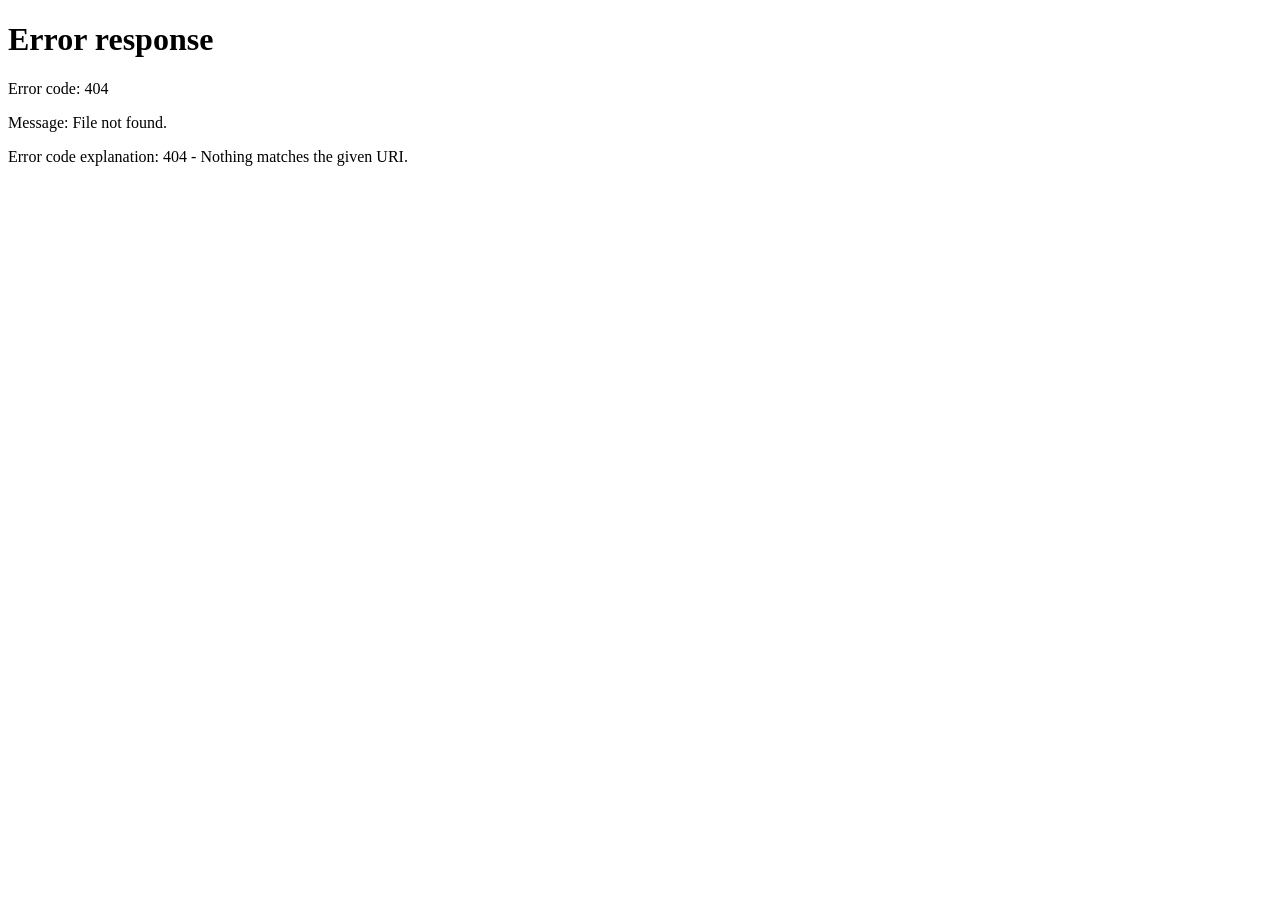
==== commit 029065eb: "Fix storefront entry point and add ecommerce layout" ====
--- a/services/web/public/index.html
+++ b/services/web/public/index.html
@@ -2,6 +2,8 @@
 <html lang="en">
 <head>
   <meta charset="utf-8">
+  <meta http-equiv="refresh" content="0; url=/books.html">
+  <script>window.location.replace('/books.html' + window.location.search);</script>
   <meta name="viewport" content="width=device-width, initial-scale=1">
   <title>Cloud and DevOps — Cloud, DevOps, AI, and the next ten years</title>
   <link rel="preconnect" href="https://fonts.googleapis.com">
@@ -15,7 +17,7 @@
       <a class="logo" href="#top"><img class="brand" src="logos/brand-logo.jpg" alt=""><span class="wordmark"><i>Cloud</i> <b>and</b> <em>DevOps</em></span></a>
       <nav class="links">
         <a href="learning.html">My Learning</a>
-        <a href="#apps">Books</a>
+        <a href="books.html">Books</a>
         <a href="#evolution">Cloud</a>
         <a href="#devops">DevOps</a>
         <a href="#platform">Kubernetes Lab</a>
--- a/services/web/public/assets/app.css
+++ b/services/web/public/assets/app.css
@@ -326,6 +326,12 @@
 .log h3 { font-family: var(--tight); color: #ffc107; margin: 0 0 10px; font-size: 16px; }
 .table { width: 100%; border-collapse: collapse; }
 .table th, .table td { text-align: left; padding: 10px 8px; border-bottom: 1px solid #efe7e2; font-size: 14px; }
+.cart-actions { display: flex; align-items: center; gap: 6px; flex-wrap: wrap; }
+.cart-actions button {
+  border: 0; border-radius: 999px; padding: 6px 10px; cursor: pointer;
+  background: #f1e8ee; color: #714b67; font-weight: 800;
+}
+.cart-actions button.remove { background: #fee2e2; color: #991b1b; }
 .pass { color: #0f766e; font-weight: 800; }
 .fail { color: #b45309; font-weight: 800; }
 .note { background: #e7f8ee; border-radius: 16px; padding: 12px 14px; margin: 16px 0; }
@@ -509,3 +515,132 @@
   .platform-grid { grid-template-columns: 1fr; }
   .platform-flow b { transform: rotate(90deg); }
 }
++
+/* CloudOps Books storefront */
+.store-page { --store-navy:#101b35; --store-blue:#2155cd; --store-cyan:#52d3d8; --store-cream:#fffaf1; background:#fff; color:#172033; font-family:"DM Sans",Inter,sans-serif; }
+.store-page h1,.store-page h2,.store-page h3 { font-family:Manrope,"Inter Tight",sans-serif; }
+.store-strip { min-height:38px; padding:8px 20px; display:flex; align-items:center; justify-content:center; gap:22px; background:linear-gradient(90deg,#ff6b00,#ff9c00); color:#fff; text-align:center; font-size:13px; letter-spacing:.02em; }
+.store-strip strong { letter-spacing:.13em; }.store-strip a{padding:3px 11px;border:1px solid rgba(255,255,255,.7);border-radius:99px;font-weight:800}.store-utility{border-bottom:1px solid #edf0f4;background:#fff;color:#657085;font-size:12px}.store-utility>.wrap{min-height:34px;display:flex;align-items:center;justify-content:space-between;gap:20px}.store-utility nav{display:flex;gap:22px}.store-utility a:hover{color:#2155cd}
+.store-nav { position:sticky; top:0; z-index:50; background:rgba(255,255,255,.96); border-bottom:1px solid #e8edf5; backdrop-filter:blur(16px); }
+.store-nav-main { min-height:78px; display:grid; grid-template-columns:auto minmax(320px,1fr) auto; align-items:center; gap:30px; }
+.store-brand { display:flex; align-items:center; gap:10px; font-family:Manrope,sans-serif; font-size:19px; font-weight:800; white-space:nowrap; }
+.store-brand b { color:#2155cd; }
+.store-brand>span:last-child{display:flex;flex-direction:column;line-height:1.05}.store-brand small{margin-top:5px;color:#8993a5;font:600 9px/1 "DM Sans",sans-serif;letter-spacing:.12em;text-transform:uppercase}
+.store-mark { width:42px; height:42px; display:grid; place-items:center; border-radius:13px; background:linear-gradient(135deg,#2155cd,#7138d4); color:#fff; font-size:13px; box-shadow:0 10px 24px rgba(33,85,205,.24); }
+.store-search { height:48px; display:flex; align-items:center; overflow:hidden; border:1px solid #dce3ef; border-radius:14px; background:#f7f9fc; transition:.2s ease; }
+.store-search:focus-within { border-color:#2155cd; box-shadow:0 0 0 4px rgba(33,85,205,.1); background:#fff; }
+.store-search>span { padding-left:16px; font-size:24px; color:#6b7892; }
+.store-search input { min-width:0; flex:1; border:0; outline:0; padding:0 12px; background:transparent; font:inherit; }
+.store-search button { align-self:stretch; border:0; padding:0 20px; background:#2155cd; color:#fff; font-weight:700; cursor:pointer; }
+.store-actions { display:flex; align-items:center; gap:14px; }
+.store-actions #auth-slot { display:flex; gap:7px; align-items:center; }
+.store-action-link,.store-cart{display:flex;align-items:center;gap:7px;color:#445067;font-size:11px;line-height:1.12;white-space:nowrap}.store-action-link i,.store-cart i{font-style:normal;font-size:20px}.store-action-link b,.store-cart b{color:#172033;font-size:12px}.store-cart{padding:9px 13px;border-radius:12px;background:#fff4e9;color:#824300}.store-cart b{display:inline-grid;place-items:center;min-width:19px;height:19px;margin-left:3px;border-radius:99px;background:#ff7900;color:#fff;font-size:10px}
+.store-categories { min-height:44px; display:flex; align-items:center; gap:28px; overflow:auto; scrollbar-width:none; }
+.store-categories button { height:44px; flex:0 0 auto; border:0; border-bottom:3px solid transparent; background:transparent; color:#5b6578; font-weight:700; cursor:pointer; }
+.store-categories button.active,.store-categories button:hover { border-bottom-color:#2155cd; color:#173e99; }
+.store-categories>a{flex:0 0 auto;color:#5b6578;font-size:13px;font-weight:700}.store-categories .all-departments{padding:0 16px;background:#101b35;color:#fff;border-bottom:0}.store-categories .all-departments.active,.store-categories .all-departments:hover{color:#fff;border-bottom:0}
+.store-hero { overflow:hidden; background:radial-gradient(circle at 83% 20%,rgba(255,190,60,.34),transparent 23%),linear-gradient(118deg,#fff5df 0%,#ffe2aa 50%,#ff9a24 100%); color:#27201a; }
+.store-hero-grid { min-height:520px; display:grid; grid-template-columns:1.05fr .95fr; align-items:center; gap:42px; }
+.store-eyebrow,.store-kicker { color:#d95e00; font-size:12px; font-weight:800; letter-spacing:.16em; }
+.store-hero h1 { margin:14px 0 18px; max-width:650px; font-size:clamp(48px,6vw,76px); line-height:1.01; letter-spacing:-.055em; }
+.store-hero h1 em { color:#d95e00; font-style:normal; }
+.store-hero-copy>p { max-width:600px; color:#5b4a3d; font-size:18px; line-height:1.65; }
+.sale-lockup{display:flex;align-items:end;gap:8px;margin:18px 0;color:#b84600}.sale-lockup b{align-self:center;padding:5px 7px;background:#172033;color:#fff;font-size:11px}.sale-lockup strong{font:800 58px/0.8 Manrope,sans-serif;letter-spacing:-.07em}.sale-lockup span{font-size:22px;font-weight:900}
+.store-hero-actions { display:flex; gap:12px; margin:28px 0; }
+.store-btn { display:inline-flex; align-items:center; justify-content:center; padding:13px 20px; border-radius:12px; font-weight:800; }
+.store-btn.light { background:#172033; color:#fff; }
+.store-btn.outline { border:1px solid rgba(39,32,26,.35); color:#27201a; }
+.store-btn.dark { background:#101b35; color:#fff; }
+.store-trust { display:flex; flex-wrap:wrap; gap:18px; color:#6f5543; font-size:13px; font-weight:700; }
+.book-scene { position:relative; min-height:480px; perspective:1200px; }
+.orbit { position:absolute; border:1px solid rgba(255,255,255,.22); border-radius:50%; animation:store-spin 18s linear infinite; }
+.orbit.o-a { width:420px; height:420px; top:28px; left:60px; }
+.orbit.o-b { width:290px; height:290px; top:90px; left:125px; animation-direction:reverse; animation-duration:13s; }
+.hero-book { position:absolute; width:180px; height:265px; padding:22px 18px; border-radius:7px 17px 17px 7px; box-shadow:-10px 15px 35px rgba(0,0,0,.25),inset 8px 0 rgba(255,255,255,.1); display:flex; flex-direction:column; transform-style:preserve-3d; animation:book-float 5s ease-in-out infinite; }
+.hero-book::after { content:""; position:absolute; right:-8px; top:8px; bottom:8px; width:9px; background:#f7f0dd; border-radius:0 5px 5px 0; }
+.hero-book small { letter-spacing:.15em; font-weight:800; opacity:.75; }
+.hero-book b { margin:auto 0 2px; font-size:52px; line-height:1; }
+.hero-book span { font-weight:700; }
+.hb-1 { left:20px; top:145px; background:linear-gradient(145deg,#ff8c42,#db3a34); transform:rotateY(18deg) rotateZ(-8deg); }
+.hb-2 { left:178px; top:65px; z-index:2; background:linear-gradient(145deg,#ffe268,#f8b400); color:#172033; animation-delay:-1.2s; }
+.hb-3 { left:340px; top:155px; background:linear-gradient(145deg,#43c6ac,#16796e); transform:rotateY(-18deg) rotateZ(7deg); animation-delay:-2.4s; }
+.floating-code { position:absolute; padding:8px 12px; border:1px solid rgba(255,255,255,.2); border-radius:10px; background:rgba(9,18,47,.68); color:#bffcf1; font:12px ui-monospace,monospace; backdrop-filter:blur(8px); animation:code-float 4s ease-in-out infinite; }
+.floating-code.c1 { top:50px; left:20px; }.floating-code.c2 { right:0; top:70px; animation-delay:-1s; }.floating-code.c3 { right:12px; bottom:38px; animation-delay:-2s; }
+@keyframes book-float { 0%,100%{translate:0 0}50%{translate:0 -15px} }
+@keyframes code-float { 0%,100%{transform:translateY(0)}50%{transform:translateY(-9px)} }
+@keyframes store-spin { to{transform:rotate(360deg)} }
+.store-benefits { position:relative; z-index:4; margin-top:-34px; display:grid; grid-template-columns:repeat(4,1fr); border:1px solid #e6ebf3; border-radius:18px; background:#fff; box-shadow:0 18px 46px rgba(19,37,80,.12); }
+.store-benefits article { display:flex; align-items:center; gap:13px; padding:22px; border-right:1px solid #e9edf4; }
+.store-benefits article:last-child { border-right:0; }
+.store-benefits article>span { width:40px;height:40px;display:grid;place-items:center;border-radius:12px;background:#edf4ff;color:#2155cd;font-size:21px; }
+.store-benefits b,.store-benefits small { display:block; }.store-benefits small { margin-top:4px;color:#7a8497; }
+.store-section { padding-top:82px; padding-bottom:96px; }
+.store-section-head { display:flex; justify-content:space-between; align-items:end; gap:20px; }
+.store-section-head h2 { margin:8px 0 6px; font-size:clamp(34px,4vw,48px); letter-spacing:-.04em; }
+.store-section-head p { margin:0;color:#687287; }.catalog-count{padding:8px 12px;border-radius:99px;background:#eef4ff;color:#2155cd;font-weight:800;font-size:13px;}
+.catalog-toolbar { display:flex; justify-content:space-between; align-items:center; gap:18px; margin:30px 0 26px; }
+.filter-chips { display:flex; flex-wrap:wrap; gap:8px; }
+.filter-chips button,#catalog-sort { border:1px solid #dfe5ef; border-radius:99px; padding:9px 14px; background:#fff; color:#586378; font:600 13px inherit; cursor:pointer; }
+.filter-chips button.active { background:#101b35; border-color:#101b35; color:#fff; }
+#catalog-sort { border-radius:10px; }
+.book-catalog { display:grid; grid-template-columns:repeat(4,1fr); gap:28px 20px; }
+.store-book-card { overflow:hidden; border:1px solid #e5eaf2; border-radius:17px; background:#fff; box-shadow:0 10px 26px rgba(20,32,62,.06); transition:transform .25s,box-shadow .25s; animation:book-in .5s both; animation-delay:var(--delay); }
+.store-book-card:hover { transform:translateY(-8px); box-shadow:0 22px 42px rgba(20,32,62,.14); }
+@keyframes book-in { from{opacity:0;transform:translateY(16px)} }
+.book-cover { position:relative; height:250px; margin:15px 15px 0; padding:20px; overflow:hidden; border-radius:5px 14px 14px 5px; background:linear-gradient(145deg,color-mix(in srgb,var(--cover) 90%,white),color-mix(in srgb,var(--cover) 65%,black)); color:#fff; box-shadow:-5px 9px 16px rgba(15,23,42,.18),inset 7px 0 rgba(255,255,255,.12); display:flex; flex-direction:column; }
+.book-cover::before { content:""; position:absolute; width:150px;height:150px;border:32px solid rgba(255,255,255,.1);border-radius:50%;right:-60px;top:-50px; }
+.book-cover::after { content:""; position:absolute; inset:auto 0 0; height:5px; background:rgba(255,255,255,.6); }
+.cover-category { font-size:10px;letter-spacing:.15em;font-weight:800;opacity:.8; }
+.book-cover strong { margin:auto 0 8px;font-size:54px;letter-spacing:-.06em; }
+.book-cover b { max-width:170px;font:700 19px/1.18 Manrope,sans-serif; }
+.book-cover small { margin-top:11px;opacity:.75; }
+.store-book-info { padding:17px; }
+.book-level { color:#2155cd;font-size:11px;font-weight:800;text-transform:uppercase;letter-spacing:.09em; }
+.store-book-info h3 { min-height:46px;margin:7px 0;font-size:17px;line-height:1.35;letter-spacing:-.02em; }
+.store-book-info>p { min-height:54px;margin:0 0 12px;color:#6c7689;font-size:12px;line-height:1.5; }
+.book-rating,.book-buy { display:flex;align-items:center;justify-content:space-between;gap:10px; }
+.book-rating span { color:#d97706;font-weight:800;font-size:12px; }.book-rating small{color:#16845b;font-weight:700;}
+.book-buy { margin-top:13px;padding-top:13px;border-top:1px solid #edf0f5; }.book-buy strong{font-size:20px;}
+.book-buy button { border:0;border-radius:9px;padding:9px 12px;background:#2155cd;color:#fff;font-weight:800;cursor:pointer; }
+.empty-catalog { padding:70px;text-align:center;border:1px dashed #ccd5e5;border-radius:18px; }.empty-catalog b,.empty-catalog span{display:block;}.empty-catalog b{font-size:24px;}.empty-catalog span{color:#7a8497;margin-top:8px;}
+.catalog-error { grid-column:1/-1;padding:30px;border-radius:14px;background:#fff1f2;color:#be123c;text-align:center;font-weight:700; }
+.store-banner { padding:76px 0;background:linear-gradient(135deg,#e9f5ff,#edf0ff 60%,#f7edff); }
+.store-banner-grid { display:grid;grid-template-columns:1fr 1fr;align-items:center;gap:60px; }
+.store-banner h2 { margin:9px 0;font-size:43px;letter-spacing:-.04em; }.store-banner p{color:#5f6a80;font-size:17px;line-height:1.6;}
+.terminal-art { position:relative;padding:50px 24px 24px;border-radius:18px;background:#101827;box-shadow:0 25px 50px rgba(15,23,42,.25); }
+.terminal-art i { position:absolute;top:19px;width:10px;height:10px;border-radius:50%;background:#fb7185; }.terminal-art i:nth-child(1){left:20px}.terminal-art i:nth-child(2){left:38px;background:#fbbf24}.terminal-art i:nth-child(3){left:56px;background:#4ade80}
+.terminal-art pre { margin:0;color:#9af4d1;font:14px/1.8 ui-monospace,monospace;white-space:pre-wrap; }
+.store-footer { background:#0d1529;color:#c9d2e4;padding:58px 0; }.store-footer>.wrap{display:grid;grid-template-columns:2fr 1fr 1fr 1fr;gap:45px}.store-brand.inverted{color:#fff}.store-footer p{max-width:390px;line-height:1.6}.store-footer b,.store-footer a{display:block}.store-footer>div>div>b{margin-bottom:14px;color:#fff}.store-footer>div>div>a{margin:9px 0;color:#aab6ca;font-size:14px}
+.store-toast { position:fixed;right:24px;bottom:24px;z-index:70;transform:translateY(30px);opacity:0;padding:13px 18px;border-radius:11px;background:#101b35;color:#fff;box-shadow:0 16px 40px rgba(15,23,42,.3);transition:.25s;pointer-events:none}.store-toast.show{transform:none;opacity:1}
++
+.subject-section { padding-top:76px; padding-bottom:76px; }
+.subject-section .store-section-head { margin-bottom:26px; }
+.view-all-link{color:#2155cd;font-weight:800}
+.subject-grid { display:grid; grid-template-columns:repeat(6,1fr); gap:14px; }
+.subject-grid button { min-height:155px; display:flex; flex-direction:column; align-items:center; justify-content:center; gap:6px; border:1px solid #e1e7f0; border-radius:18px; background:linear-gradient(160deg,#fff,#f6f8fc); color:#172033; cursor:pointer; transition:.25s ease; }
+.subject-grid button:hover { transform:translateY(-6px); border-color:#9eb8ef; box-shadow:0 18px 32px rgba(28,52,103,.12); }
+.subject-grid b { width:54px; height:54px; display:grid; place-items:center; border-radius:50%; background:#eaf1ff; color:#2155cd; font-size:22px; }
+.subject-grid span { font-weight:800; text-align:center; }
+.subject-grid small { color:#7b8597; text-align:center; }
+.book-shelf { padding:64px 0; overflow:hidden; }
+.book-shelf.tinted { background:#f6f8fc; }
+.shelf-head { display:flex; justify-content:space-between; align-items:end; gap:20px; margin-bottom:25px; }
+.shelf-head h2 { margin:7px 0 0; font-size:34px; letter-spacing:-.04em; }
+.shelf-head>button { border:0; background:transparent; color:#2155cd; font-weight:800; cursor:pointer; }
+.shelf-track { display:grid; grid-auto-flow:column; grid-auto-columns:190px; gap:18px; overflow-x:auto; padding:4px 2px 20px; scroll-snap-type:x mandatory; scrollbar-color:#bdc9dc transparent; }
+.shelf-card { scroll-snap-align:start; min-width:0; }
+.mini-cover { height:245px; padding:17px; display:flex; flex-direction:column; color:#fff; border-radius:5px 14px 14px 5px; background:linear-gradient(145deg,color-mix(in srgb,var(--cover) 90%,white),color-mix(in srgb,var(--cover) 62%,black)); box-shadow:-4px 8px 15px rgba(15,23,42,.18),inset 7px 0 rgba(255,255,255,.12); transition:transform .25s ease; }
+.shelf-card:hover .mini-cover { transform:translateY(-6px) rotateY(-3deg); }
+.mini-cover small { font-size:9px; font-weight:800; letter-spacing:.14em; opacity:.8; }
+.mini-cover strong { margin:auto 0 7px; font-size:41px; letter-spacing:-.05em; }
+.mini-cover b { font:700 16px/1.2 Manrope,sans-serif; }
+.shelf-rating { display:block; margin-top:13px; color:#d97706; font-size:12px; font-weight:800; }
+.shelf-card h3 { min-height:42px; margin:6px 0 10px; font-size:14px; line-height:1.4; }
+.shelf-card>div:last-child { display:flex; align-items:center; justify-content:space-between; }
+.shelf-card>div:last-child>b { font-size:18px; }
+.shelf-card>div:last-child button { border:0; border-radius:9px; padding:8px 12px; background:#2155cd; color:#fff; font-weight:800; cursor:pointer; }
+@media(max-width:980px){.subject-grid{grid-template-columns:repeat(3,1fr)}}
+@media(max-width:600px){.subject-section{padding:52px 0}.subject-grid{grid-template-columns:repeat(2,1fr)}.subject-grid button{min-height:135px}.shelf-track{grid-auto-columns:160px}.mini-cover{height:215px}.book-shelf{padding:48px 0}}
+
+@media(max-width:980px){.store-nav-main{grid-template-columns:1fr auto}.store-search{grid-column:1/-1;grid-row:2;margin-bottom:14px}.store-categories{gap:18px}.store-hero-grid,.store-banner-grid{grid-template-columns:1fr}.store-hero-copy{padding-top:55px}.book-scene{width:min(520px,100%);margin:auto}.store-benefits{grid-template-columns:1fr 1fr;margin-top:24px}.store-benefits article:nth-child(2){border-right:0}.book-catalog{grid-template-columns:repeat(3,1fr)}.store-footer>.wrap{grid-template-columns:2fr 1fr 1fr}.store-footer>.wrap>div:last-child{display:none}}
+@media(max-width:700px){.store-strip{font-size:11px;gap:8px}.store-strip span,.store-utility{display:none}.store-nav-main{display:flex;flex-wrap:wrap;gap:12px;padding:12px 0}.store-search{order:3;width:100%;margin:0}.store-actions .who,.store-action-link{display:none}.store-actions .btn{padding:8px 10px}.store-categories{width:calc(100% - 24px)}.store-hero-grid{min-height:auto}.store-hero h1{font-size:46px}.book-scene{min-height:390px;transform:scale(.8);transform-origin:top center;margin-bottom:-60px}.store-benefits{grid-template-columns:1fr}.store-benefits article{border-right:0;border-bottom:1px solid #e9edf4}.catalog-toolbar,.store-section-head{align-items:flex-start;flex-direction:column}.book-catalog{grid-template-columns:repeat(2,1fr);gap:16px 10px}.book-cover{height:210px;margin:9px 9px 0;padding:15px}.store-book-info{padding:12px}.store-book-info>p{display:none}.book-buy{align-items:flex-start;flex-direction:column}.book-buy button{width:100%}.store-footer>.wrap{grid-template-columns:1fr 1fr}.store-footer>.wrap>div:first-child{grid-column:1/-1}}
